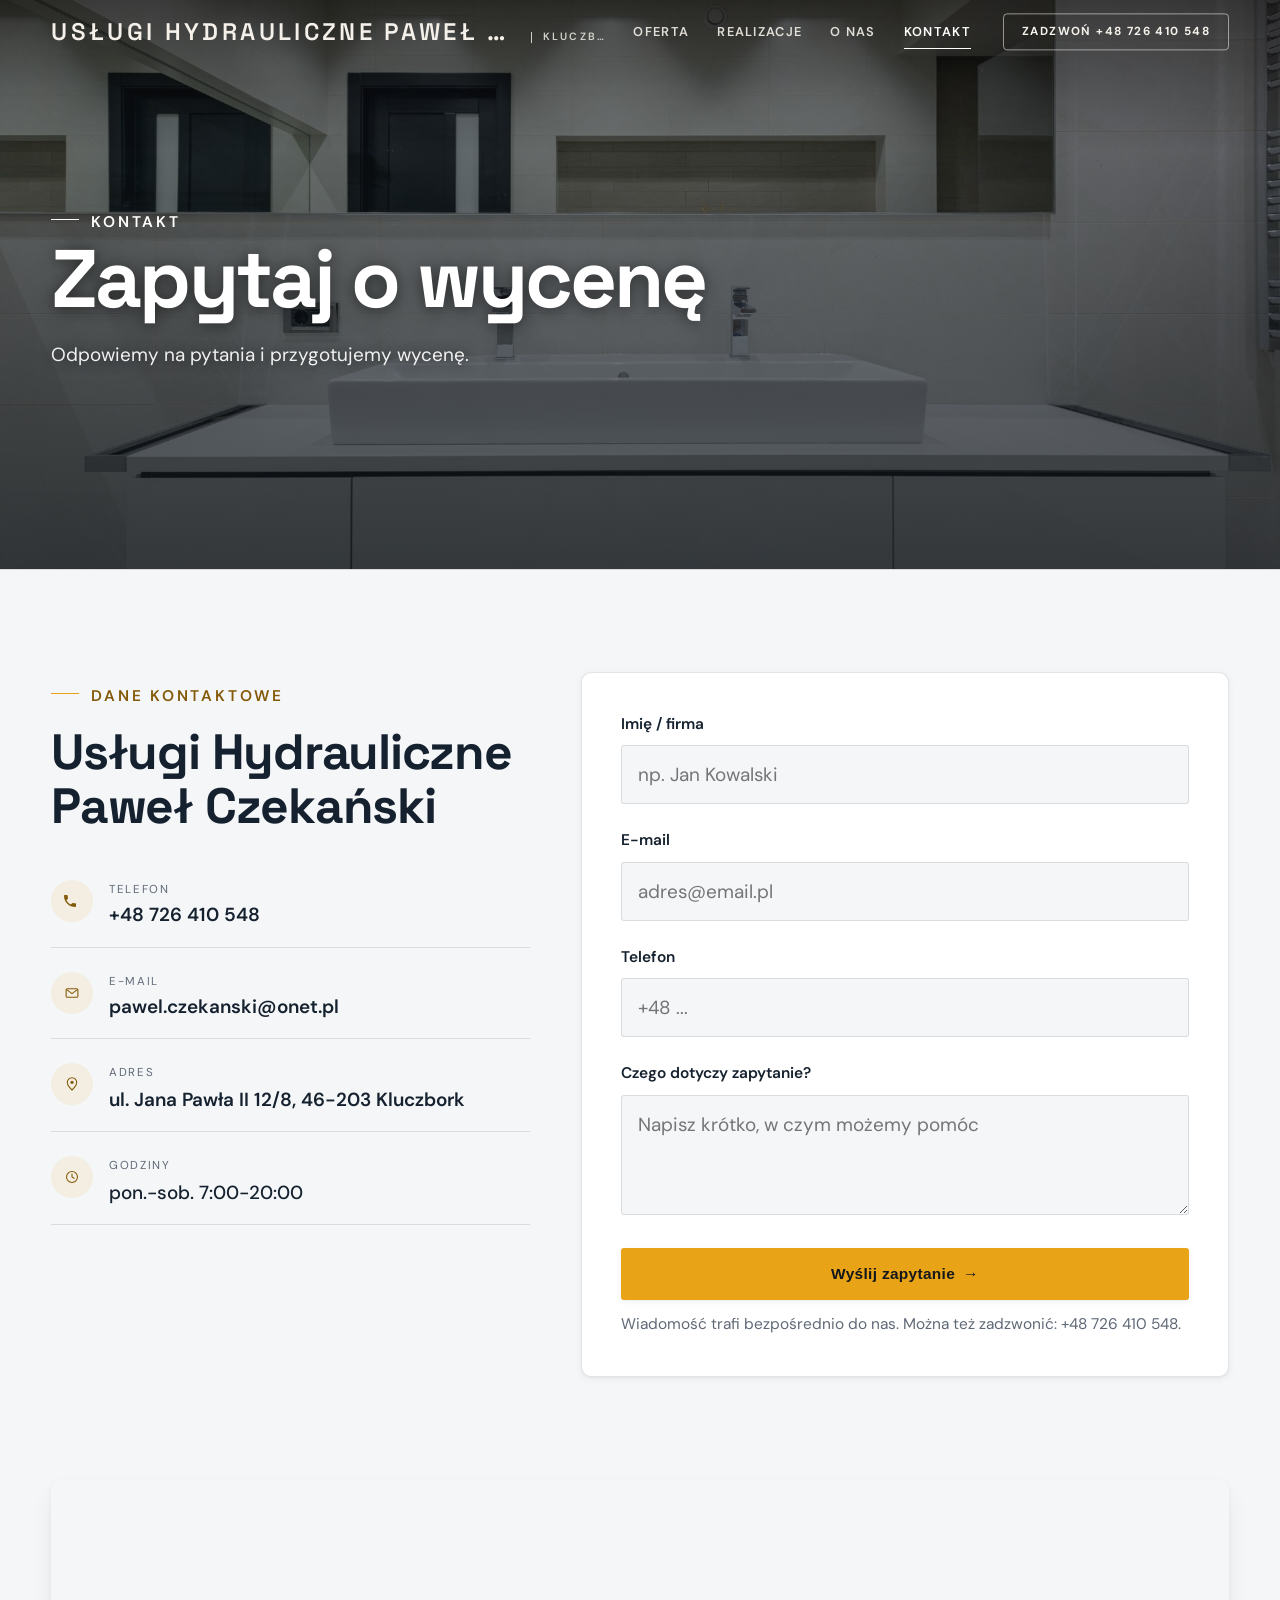
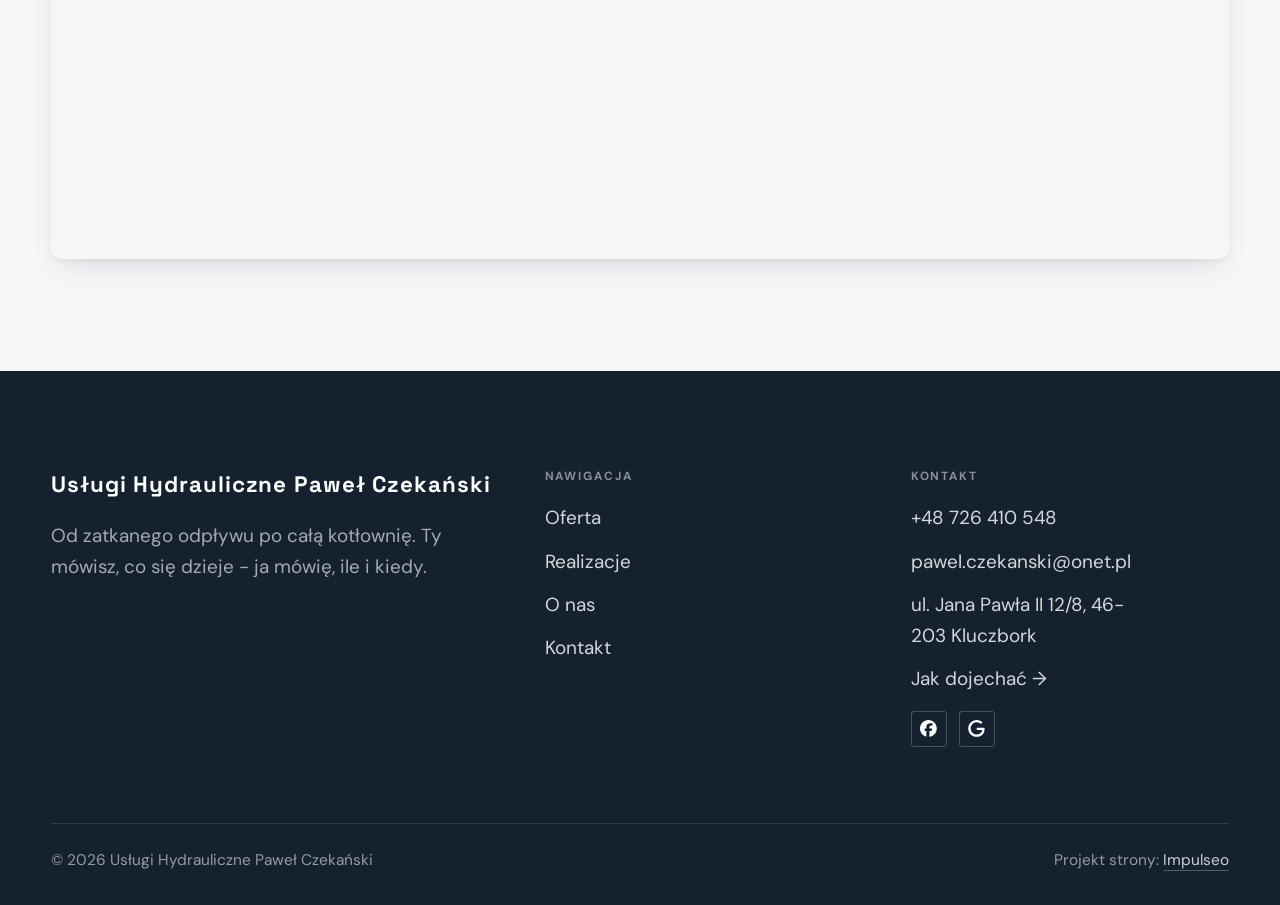
==== kontakt.html @ ca92cd33 "Demo: Usługi Hydrauliczne Paweł Czekański - Kluczbork" ====
<!DOCTYPE html>
<html lang="pl">
<head>
<meta charset="UTF-8">
<meta name="viewport" content="width=device-width, initial-scale=1.0">
<title>Kontakt - Usługi Hydrauliczne Paweł Czekański</title>
<meta name="description" content="Kontakt Usługi Hydrauliczne Paweł Czekański - ul. Jana Pawła II 12/8, 46-203 Kluczbork">
<link rel="canonical" href="https://kris20032.github.io/hydraulik-czekanski-kluczbork/kontakt.html">
<meta name="robots" content="noindex, nofollow">
<meta property="og:type" content="website">
<meta property="og:locale" content="pl_PL">
<meta property="og:site_name" content="Usługi Hydrauliczne Paweł Czekański">
<meta property="og:title" content="Kontakt - Usługi Hydrauliczne Paweł Czekański">
<meta property="og:description" content="Kontakt Usługi Hydrauliczne Paweł Czekański - ul. Jana Pawła II 12/8, 46-203 Kluczbork">
<meta property="og:url" content="https://kris20032.github.io/hydraulik-czekanski-kluczbork/kontakt.html">
<meta property="og:image" content="https://kris20032.github.io/hydraulik-czekanski-kluczbork/img/og.jpg">
<meta property="og:image:width" content="1200">
<meta property="og:image:height" content="630">
<meta name="twitter:card" content="summary_large_image">
<link rel="preconnect" href="https://fonts.googleapis.com">
<link rel="preconnect" href="https://fonts.gstatic.com" crossorigin>
<link href="https://fonts.googleapis.com/css2?family=Space+Grotesk:wght@500;600;700&family=DM+Sans:opsz,wght@9..40,400;9..40,500;9..40,600&display=swap" rel="stylesheet">
<link rel="stylesheet" href="assets/styles.css?v=4c4120d7">
</head>
<body>

<header class="nav">
  <div class="wrap nav-inner">
    <a class="brand" href="index.html"><span class="name">Usługi Hydrauliczne Paweł Czekański</span><span class="sub">Kluczbork</span></a>
    <nav class="nav-links">
      <a href="oferta.html">Oferta</a>
      <a href="realizacje.html">Realizacje</a>
      <a href="o-nas.html">O nas</a>
      <a href="kontakt.html" class="active" aria-current="page">Kontakt</a>
      <a href="tel:+48726410548" class="btn btn-accent">Zadzwoń +48 726 410 548</a>
    </nav>
    <button class="nav-toggle" aria-label="Menu"><span></span><span></span><span></span></button>
  </div>
</header>

<main>
<section class="pagehead">
  <img src="img/head-kontakt.jpg" alt="Usługi Hydrauliczne Paweł Czekański - Zapytaj o wycenę" width="1600" height="2133" decoding="async">
  <div class="wrap">
    <span class="eyebrow">Kontakt</span>
    <h1>Zapytaj o wycenę</h1>
    <p>Odpowiemy na pytania i przygotujemy wycenę.</p>
  </div>
</section>
<section>
  <div class="wrap contact-grid">
    <div class="reveal">
      <span class="eyebrow">Dane kontaktowe</span>
      <h2 style="margin:var(--space-4) 0 var(--space-6)">Usługi Hydrauliczne Paweł Czekański</h2>
      <div class="info-list">
        <div class="info-row"><div class="ic"><svg class="ico-tel" width="16" height="16" viewBox="0 0 24 24" fill="none" aria-hidden="true"><path d="M6.6 10.8a15.5 15.5 0 0 0 6.6 6.6l2.2-2.2a1 1 0 0 1 1-.24 11.4 11.4 0 0 0 3.6.58 1 1 0 0 1 1 1V20a1 1 0 0 1-1 1A17 17 0 0 1 3 4a1 1 0 0 1 1-1h3.5a1 1 0 0 1 1 1c0 1.25.2 2.46.58 3.6a1 1 0 0 1-.25 1l-2.23 2.2Z" fill="currentColor"/></svg></div><div><div class="lbl">Telefon</div><a class="val" href="tel:+48726410548">+48 726 410 548</a></div></div>
        <div class="info-row"><div class="ic"><svg class="ico-mail" width="16" height="16" viewBox="0 0 24 24" fill="none" aria-hidden="true"><rect x="3.2" y="5.5" width="17.6" height="13" rx="1.6" stroke="currentColor" stroke-width="1.6"/><path d="M4 7l8 6 8-6" stroke="currentColor" stroke-width="1.6" stroke-linecap="round" stroke-linejoin="round"/></svg></div><div><div class="lbl">E-mail</div><a class="val" href="mailto:pawel.czekanski@onet.pl">pawel.czekanski@onet.pl</a></div></div>
        <div class="info-row"><div class="ic"><svg class="ico-pin" width="16" height="16" viewBox="0 0 24 24" fill="none" aria-hidden="true"><path d="M12 21s7-6.1 7-11.5A7 7 0 0 0 5 9.5C5 14.9 12 21 12 21Z" stroke="currentColor" stroke-width="1.6" fill="none"/><circle cx="12" cy="9.5" r="2.4" fill="currentColor"/></svg></div><div><div class="lbl">Adres</div><div class="val">ul. Jana Pawła II 12/8, 46-203 Kluczbork</div></div></div>
        <div class="info-row"><div class="ic"><svg class="ico-clock" width="16" height="16" viewBox="0 0 24 24" fill="none" aria-hidden="true"><circle cx="12" cy="12" r="8.2" stroke="currentColor" stroke-width="1.6"/><path d="M12 7.5V12l3.2 1.9" stroke="currentColor" stroke-width="1.6" stroke-linecap="round"/></svg></div><div><div class="lbl">Godziny</div><div class="val" style="font-weight:500">pon.-sob. 7:00-20:00</div></div></div>
      </div>
    </div>
    <div class="reveal">
      <form class="form" action="https://formsubmit.co/pawel.czekanski@onet.pl" method="POST">
        <input type="hidden" name="_subject" value="Zapytanie ze strony Usługi Hydrauliczne Paweł Czekański">
        <input type="hidden" name="_captcha" value="false">
        <input type="hidden" name="_template" value="table">
        <div class="fld"><label for="name">Imię / firma</label><input id="name" name="name" type="text" placeholder="np. Jan Kowalski" required></div>
        <div class="fld"><label for="email">E-mail</label><input id="email" name="email" type="email" placeholder="adres@email.pl" required></div>
        <div class="fld"><label for="phone">Telefon</label><input id="phone" name="phone" type="tel" placeholder="+48 ..."></div>
        <div class="fld"><label for="msg">Czego dotyczy zapytanie?</label><textarea id="msg" name="message" placeholder="Napisz krótko, w czym możemy pomóc" required></textarea></div>
        <button type="submit" class="btn btn-accent" style="width:100%;justify-content:center">Wyślij zapytanie <span class="arr">→</span></button>
        <p class="note">Wiadomość trafi bezpośrednio do nas. Można też zadzwonić: +48 726 410 548.</p>
      </form>
    </div>
  </div>
</section>
<section style="padding-top:0">
  <div class="wrap reveal">
    <iframe class="map" title="Usługi Hydrauliczne Paweł Czekański - Kluczbork" src="https://maps.google.com/maps?q=50.9815787%2C18.2121525&z=15&output=embed" loading="lazy" referrerpolicy="no-referrer-when-downgrade"></iframe>
  </div>
</section>
</main>

<footer>
  <div class="wrap">
    <div class="foot-grid">
      <div class="foot-brand">
        <div class="name">Usługi Hydrauliczne Paweł Czekański</div>
        <p>Od zatkanego odpływu po całą kotłownię. Ty mówisz, co się dzieje - ja mówię, ile i kiedy.</p>
      </div>
      <div class="foot-col">
        <h4>Nawigacja</h4>
        <a href="oferta.html">Oferta</a>
        <a href="realizacje.html">Realizacje</a>
        <a href="o-nas.html">O nas</a>
        <a href="kontakt.html">Kontakt</a>
      </div>
      <div class="foot-col">
        <h4>Kontakt</h4>
        <a href="tel:+48726410548">+48 726 410 548</a>
        <a href="mailto:pawel.czekanski@onet.pl">pawel.czekanski@onet.pl</a>
        <p>ul. Jana Pawła II 12/8, 46-203 Kluczbork</p>
        <a href="https://maps.google.com/?cid=4018137555859784734" target="_blank" rel="noopener">Jak dojechać →</a>
      <div class="foot-soc">
        <a class="soc" href="https://www.facebook.com/61575415926028/" target="_blank" rel="noopener" aria-label="Facebook - Usługi Hydrauliczne Paweł Czekański"><svg viewBox="0 0 24 24" aria-hidden="true" focusable="false"><path d="M9.101 23.691v-7.98H6.627v-3.667h2.474v-1.58c0-4.085 1.848-5.978 5.858-5.978.401 0 .955.042 1.468.103a8.68 8.68 0 0 1 1.141.195v3.325a8.623 8.623 0 0 0-.653-.036 26.805 26.805 0 0 0-.733-.009c-.707 0-1.259.096-1.675.309a1.686 1.686 0 0 0-.679.622c-.258.42-.374.995-.374 1.752v1.297h3.919l-.386 2.103-.287 1.564h-3.246v8.245C19.396 23.238 24 18.179 24 12.044c0-6.627-5.373-12-12-12s-12 5.373-12 12c0 5.628 3.874 10.35 9.101 11.647Z" fill="currentColor"/></svg></a>
        <a class="soc" href="https://maps.google.com/?cid=4018137555859784734" target="_blank" rel="noopener" aria-label="Google - Usługi Hydrauliczne Paweł Czekański"><svg viewBox="0 0 24 24" aria-hidden="true" focusable="false"><path d="M12.48 10.92v3.28h7.84c-.24 1.84-.853 3.187-1.787 4.133-1.147 1.147-2.933 2.4-6.053 2.4-4.827 0-8.6-3.893-8.6-8.72s3.773-8.72 8.6-8.72c2.6 0 4.507 1.027 5.907 2.347l2.307-2.307C18.747 1.44 16.133 0 12.48 0 5.867 0 .307 5.387.307 12s5.56 12 12.173 12c3.573 0 6.267-1.173 8.373-3.36 2.16-2.16 2.84-5.213 2.84-7.667 0-.76-.053-1.467-.173-2.053H12.48z" fill="currentColor"/></svg></a>
      </div>
      </div>
    </div>
    <div class="foot-bot">
      <span>© 2026 Usługi Hydrauliczne Paweł Czekański</span>
      <span>Projekt strony: <a class="foot-credit" href="https://impulseo.pl" target="_blank" rel="noopener">Impulseo</a></span>
    </div>
  </div>
</footer>
<div class="sticky-call"><a class="sc-call" href="tel:+48726410548"><svg class="ico-tel" width="16" height="16" viewBox="0 0 24 24" fill="none" aria-hidden="true"><path d="M6.6 10.8a15.5 15.5 0 0 0 6.6 6.6l2.2-2.2a1 1 0 0 1 1-.24 11.4 11.4 0 0 0 3.6.58 1 1 0 0 1 1 1V20a1 1 0 0 1-1 1A17 17 0 0 1 3 4a1 1 0 0 1 1-1h3.5a1 1 0 0 1 1 1c0 1.25.2 2.46.58 3.6a1 1 0 0 1-.25 1l-2.23 2.2Z" fill="currentColor"/></svg> Zadzwoń</a><a class="sc-quote" href="kontakt.html">Bezpłatna wycena</a></div>
<div class="demo-wazne" data-do="2026-08-19" data-cykl="3" hidden><svg class="dw-ico" width="13" height="13" viewBox="0 0 24 24" fill="none" aria-hidden="true"><circle cx="12" cy="12" r="8.6" stroke="currentColor" stroke-width="1.8"/><path d="M12 7.2V12l3.3 2" stroke="currentColor" stroke-width="1.8" stroke-linecap="round"/></svg><span class="dw-txt"></span></div>

<script src="assets/main.js"></script>
</body>
</html>
---- assets/styles.css ----
/* ============================================================
   STOLBASZ — premium, architektoniczny B2B fit-out
   Jasna paleta, zero brązu. System wg premium-web-craft.
   Projekt strony: Impulseo (impulseo.pl)
   ============================================================ */

:root{
  /* PALETA — jasna, architektoniczna, chłodna */
  --paper:#F4F6F8;          /* główne tło */
  --paper-2:#E7EBEF;        /* sekcje alternatywne (chłodny jasny szary) */
  --paper-3:#E7EBEF;        /* delikatne wypełnienia */
  --ink:#15212E;            /* tekst główny — chłodny grafit */
  --ink-soft:#243443;       /* nagłówki drugorzędne */
  --muted:#6B7785;          /* tekst poboczny */
  --line:rgba(21,33,46,.12);/* hairline */
  --accent:#E8A317;         /* stonowany petrol-slate — jedyny akcent */
  --accent-d:#C9870C;
  --accent-soft:rgba(232,163,23,.10);
  --dark:#15212E;           /* sekcje ciemne (stopka/CTA) */

  /* HOVER ZDJĘĆ — JEDEN standard dla całego silnika (decyzja K. 04.08.2026, artefakt z wariantami).
     AKTUALNE (K.+Szymon 09.08.2026, wybór z artefaktu 6 wariantów): zoom 1.05 przy 1.4s -
     przy tak długim czasie mocniejszy kadr NIE skacze, tylko „oddycha". Poprzedni standard
     (1.02 / .55s z 04.08) odbierany jako dynamiczny i szybki.
     Spoczynek lekko przygaszony, ale TYLKO tam, gdzie jest mysz (@media hover:hover) —
     na telefonie zdjęcia zostają w pełnej jasności. */
  --img-zoom:1.05;                   /* K.+Szymon 09.08: wariant F z artefaktu porównawczego */
  --img-rest:brightness(.95) saturate(.99);
  --img-hot:brightness(1.06) saturate(1.05);
  --img-dur:1.4s;                    /* K.+Szymon 09.08 (wariant F): powoli = elegancko */
  --img-ease:cubic-bezier(.16,.84,.44,1);  /* miękki ogon, efekt „oddychania" */

  /* ODSTĘPY — skala 4/8 */
  --space-1:4px; --space-2:8px; --space-3:12px; --space-4:16px; --space-5:24px;
  --space-6:32px; --space-7:48px; --space-8:64px; --space-9:96px; --space-10:128px;

  /* TYPOGRAFIA — fluid clamp() (skala podbita 16.07.2026: większe, czytelniejsze litery — uwaga Adama) */
  --text-sm:clamp(.9rem,.87rem + .12vw,1rem);
  --text-base:clamp(1.08rem,1.04rem + .18vw,1.2rem);
  --text-lg:clamp(1.24rem,1.15rem + .34vw,1.44rem);
  --text-h3:clamp(1.34rem,1.22rem + .55vw,1.66rem);
  --text-h2:clamp(2.1rem,1.66rem + 2.1vw,3.1rem);
  --text-h1:clamp(2.9rem,2.1rem + 4vw,5.1rem);

  /* PROMIENIE — architektoniczne, raczej ostre */
  --r-sm:3px; --r-md:6px; --r-lg:10px;

  /* RUCH */
  --ease:cubic-bezier(.25,.46,.45,.94); --dur:.24s;

  /* CIENIE — miękkie, warstwowe */
  --sh-sm:0 1px 2px rgba(16,24,32,.04), 0 2px 8px rgba(16,24,32,.05);
  --sh-md:0 2px 6px rgba(16,24,32,.05), 0 12px 28px -8px rgba(16,24,32,.12);
  --sh-lg:0 6px 14px rgba(16,24,32,.07), 0 26px 56px -18px rgba(16,24,32,.22);

  --hairline:1px solid var(--line);

  --font-display:'Space Grotesk','Inter',sans-serif;
  --font-body:'DM Sans','Inter',sans-serif;
}

*{box-sizing:border-box;margin:0;padding:0}
html{scroll-behavior:smooth}
body{
  font-family:var(--font-body);
  font-size:var(--text-base);
  line-height:1.65;
  color:var(--ink);
  background:var(--paper);
  -webkit-font-smoothing:antialiased;
  text-rendering:optimizeLegibility;
}
img{max-width:100%;height:auto;display:block}  /* height:auto = width/height z atrybutów trzyma proporcje (TOP#12) */
a{color:inherit;text-decoration:none}

.wrap{width:min(92%,1180px);margin-inline:auto}
section{padding-block:clamp(52px,6.5vw,96px)}

h1,h2,h3{font-family:var(--font-display);font-weight:700;line-height:1.08;letter-spacing:-.02em;color:var(--ink)}
h1{font-size:var(--text-h1);letter-spacing:-.035em}
h2{font-size:var(--text-h2);letter-spacing:-.025em}
h3{font-size:var(--text-h3)}
/* MIARA — długość wiersza. WCAG 2.2 SC 1.4.8: max 80 znaków; Butterick: 45–90.
   68ch daje realnie 72–78 znaków polskiego tekstu, czyli z zapasem pod granicą.
   Wcześniej limit miał TYLKO <p> — <li>, <blockquote> i <dd> nie miały żadnego,
   i to jedyny powód, dla którego 23 bloki na dwóch oddanych stronach jadą po
   83–106 znaków w wierszu (pomiar 07.08.2026, bramka `miara`).
   ⚠️ Listy i definicje ograniczamy TYLKO bez klasy: `ul`/`ol` z klasą to u nas
   układ (siatki kafli, menu), a nie tekst ciągły — tam miarę wyznacza układ. */
/* 60ch, nie 68ch (K. 10.08): po zmianie fontów na węższe kroje (DM Sans i spółka)
   w 68ch mieściło się ~90 znaków - bramka pikselowa słusznie zgłaszała przekroczenie
   granicy 80. Pomiar na żywej przeglądarce: 60ch = 90 znaków, 53ch = ~78 znaków, czyli normę WCAG 1.4.8. */
:root{ --miara:53ch }
p{max-width:min(100%,var(--miara))}
blockquote,
ul:not([class])>li, ol:not([class])>li,
dl:not([class])>dd{max-width:min(100%,var(--miara))}

/* ⚠️ Świadomie BEZ wyjątku `.tile p,.card p,.svc p{max-width:none}`, choć nasuwa się sam:
   te akapity BYŁY już ograniczone (stare `p{max-width:65ch}`), więc „wyjątek" nie odblokowałby
   niczego nowego — tylko ROZLUŹNIŁ stan sprzed zmiany na wszystkich demach naraz.
   `figcaption` żadna z reguł wyżej nie dotyczy, więc też nie potrzebuje zwolnienia. */

/* ŁAMANIE. `balance` wyrównuje długości wierszy w nagłówku, `pretty` pilnuje ostatniego
   wiersza akapitu, żeby nie został w nim jeden wyraz. Obsługiwane od Chrome 117 /
   Safari 17.5; starsze przeglądarki po prostu ignorują tę własność.
   `text-wrap:pretty` nie występowało dotąd ANI RAZ w silniku ani w repo klientów. */
h1,h2,h3,.lead,.lede{text-wrap:balance}
p,li,blockquote,dd{text-wrap:pretty}

.eyebrow{
  font-family:var(--font-body);
  font-size:var(--text-sm);
  font-weight:600;
  letter-spacing:.18em;
  text-transform:uppercase;
  color:var(--accent);
  display:inline-flex;align-items:center;gap:var(--space-3);
}
/* flex:none + margin-top = kreska trzyma się PIERWSZEJ linii. Wcześniej align-items:center
   centrowało ją względem całego bloku i przy zawinięciu (długi kicker typu
   „…WNĘTRZ · LESZNO · OD 2019") druga linia lądowała z brzydkim wcięciem. */
.eyebrow{align-items:flex-start}
.eyebrow>*,.eyebrow{text-wrap:balance}   /* dlugi kicker lamal sie na sierote typu samo „2019" w drugiej linii */
.eyebrow::before{content:"";width:28px;height:1px;background:var(--accent);display:inline-block;flex:none;margin-top:.62em}

.muted{color:var(--muted)}
.lead{font-size:var(--text-lg);line-height:1.55;color:var(--ink-soft);max-width:50ch}

/* ---------- BUTTONS ---------- */
.btn{
  display:inline-flex;align-items:center;gap:var(--space-2);
  font-weight:600;font-size:var(--text-sm);letter-spacing:.02em;
  padding:var(--space-4) var(--space-6);
  border-radius:var(--r-sm);
  transition:transform var(--dur) var(--ease),box-shadow var(--dur) var(--ease),background var(--dur) var(--ease);
  cursor:pointer;border:1px solid transparent;
}
.btn-accent{background:var(--accent);color:#fff;box-shadow:var(--sh-sm)}
.btn-accent:hover{background:var(--accent-d);transform:translateY(-2px);box-shadow:var(--sh-md)}
.btn-accent:active{transform:translateY(0);box-shadow:var(--sh-sm)}
.btn-ghost{background:transparent;color:var(--ink);border-color:var(--line)}
.btn-ghost:hover{border-color:var(--accent);color:var(--accent);transform:translateY(-2px)}
.btn-light{background:#fff;color:var(--ink);box-shadow:var(--sh-sm)}
.btn-light:hover{transform:translateY(-2px);box-shadow:var(--sh-md)}
.btn .arr{transition:transform var(--dur) var(--ease)}
.btn:hover .arr{transform:translateX(4px)}

/* ---------- NAV ---------- */
.nav{
  position:sticky;top:0;z-index:50;
  background:color-mix(in srgb,var(--paper) 88%,transparent);
  backdrop-filter:saturate(140%) blur(10px);
  border-bottom:var(--hairline);
}
.nav-inner{display:flex;align-items:center;justify-content:space-between;gap:var(--space-5);height:72px}
/* ANTY-NACHODZENIE (K. 05.08.2026): długa nazwa firmy + przycisk z pełnym numerem nie mieściły się w pasku
   i flex ściskał linki PONIŻEJ ich treści - "Kontakt" wchodził na ramkę "Zadzwoń +48 ...". Teraz ustępuje
   nazwa marki (skrót wielokropkiem), a menu i przycisk nigdy się nie kurczą ani nie zachodzą na siebie. */
.brand{display:flex;flex-direction:column;line-height:1;min-width:0;flex:0 1 auto}
.brand .name{font-family:var(--font-display);font-weight:800;font-size:1.35rem;letter-spacing:.04em;white-space:nowrap;overflow:hidden;text-overflow:ellipsis}
.brand .sub{font-size:.62rem;letter-spacing:.34em;text-transform:uppercase;color:var(--muted);margin-top:5px;white-space:nowrap;overflow:hidden;text-overflow:ellipsis}
.nav-links{display:flex;align-items:center;gap:var(--space-6);flex:0 0 auto}
.nav-links a{font-size:var(--text-sm);font-weight:500;color:var(--ink-soft);position:relative;padding-block:4px;white-space:nowrap;transition:color var(--dur) var(--ease)}
.nav-links a::after{content:"";position:absolute;left:0;bottom:0;width:0;height:1.5px;background:var(--accent);transition:width var(--dur) var(--ease)}
.nav-links a:hover,.nav-links a.active{color:var(--ink)}
.nav-links a:hover::after,.nav-links a.active::after{width:100%}
.nav-links .btn{padding:var(--space-2) var(--space-5)}
/* przyciski w nav: właściwy kolor (przebij .nav-links a) + bez podkreślenia */
.nav-links a.btn-accent{color:#fff}
.nav-links a.btn-ghost,.nav-links a.btn-light{color:var(--ink)}
.nav-links a.btn::after{display:none}
.nav-toggle{display:none;background:none;border:none;cursor:pointer;flex-direction:column;gap:5px;padding:8px}
.nav-toggle span{width:24px;height:2px;background:var(--ink);transition:var(--dur)}
/* Ciasny zakres MIĘDZY menu mobilnym a pełnym pulpitem: zbijamy odstępy i nazwę marki,
   żeby wszystko zmieściło się naturalnie, zanim w ogóle dojdzie do skracania wielokropkiem. */
@media(max-width:1280px) and (min-width:921px){
  .nav-links{gap:var(--space-4)}
  .nav-links .btn{padding:var(--space-2) var(--space-4)}
  .brand .name{font-size:1.15rem}
}

/* ---------- HERO (split) ---------- */
.hero{position:relative;overflow:hidden;border-bottom:var(--hairline)}
.hero-grid{display:grid;grid-template-columns:1.05fr .95fr;gap:clamp(24px,4vw,60px);align-items:center;
  padding-block:clamp(36px,4.5vw,64px)}
.hero-copy .eyebrow{margin-bottom:var(--space-5)}
.hero-copy h1{margin-bottom:var(--space-5)}
.hero-copy .lead{margin-bottom:var(--space-7)}
.hero-actions{display:flex;flex-wrap:wrap;gap:var(--space-4)}
.hero-art{position:relative;aspect-ratio:4/3;border-radius:var(--r-lg);overflow:hidden;box-shadow:var(--sh-lg)}
.hero-art img{width:100%;height:100%;object-fit:cover}
.hero-art::after{content:"";position:absolute;inset:0;background:linear-gradient(180deg,transparent 55%,rgba(18,24,28,.28))}
.hero-badge{position:absolute;left:var(--space-5);bottom:var(--space-5);z-index:2;
  background:rgba(252,252,251,.94);backdrop-filter:blur(4px);
  border-radius:var(--r-md);padding:var(--space-4) var(--space-5);box-shadow:var(--sh-md);max-width:78%}
.hero-badge strong{display:block;font-family:var(--font-display);font-size:1rem;letter-spacing:-.01em}
.hero-badge span{font-size:var(--text-sm);color:var(--muted)}

/* ---------- HERO duży / kinowy (strona główna) ---------- */
.hero-cine{position:relative;min-height:clamp(560px,82vh,840px);min-height:clamp(560px,82svh,840px);display:flex;align-items:center;overflow:hidden;border-bottom:var(--hairline)}
.hero-cine>img{position:absolute;inset:0;width:100%;height:100%;object-fit:cover;z-index:0}
.hero-cine::after{content:"";position:absolute;inset:0;z-index:1;
  background:linear-gradient(95deg,rgba(13,18,23,.86) 0%,rgba(13,18,23,.64) 32%,rgba(13,18,23,.24) 62%,rgba(13,18,23,.04) 100%)}
.hero-cine .wrap{position:relative;z-index:2;padding-block:var(--space-8)}
.hero-cine .hero-copy{max-width:660px}
.hero-cine .eyebrow{color:#fff;margin-bottom:var(--space-5)}
.hero-cine .eyebrow::before{background:#fff}
.hero-cine h1{color:#fff;margin-bottom:var(--space-5);font-size:clamp(2.9rem,2rem + 4.4vw,5.2rem);text-wrap:balance}
.hero-cine .lead{color:rgba(255,255,255,.92);max-width:48ch;margin-bottom:var(--space-7)}
.hero-cine .hero-actions{display:flex;flex-wrap:wrap;gap:var(--space-4)}
/* NISKIE OKNO (laptop z dokiem i paskami przeglądarki ma ~700-780 px wysokości widoku):
   H1 do 5.2rem + długi lead nie mieściły się i przyciski wypadały POD krawędź ekranu -
   klient widział stronę bez ani jednego CTA. Skalujemy w dół, zamiast przycinać treść. */
@media(min-width:821px) and (max-height:820px){
  .hero-cine{min-height:clamp(520px,94svh,780px)}
  .hero-cine .wrap{padding-block:var(--space-6)}
  .hero-cine h1{font-size:clamp(2.2rem,1.5rem + 2.6vw,3.6rem);margin-bottom:var(--space-4)}
  .hero-cine .eyebrow{margin-bottom:var(--space-4)}
  .hero-cine .lead{margin-bottom:var(--space-5);max-width:44ch}
}
@media(max-width:680px){
  .hero-cine{min-height:clamp(520px,76vh,640px);min-height:clamp(520px,76svh,640px);align-items:flex-end}
  .hero-cine::after{background:linear-gradient(0deg,rgba(13,18,23,.9) 6%,rgba(13,18,23,.45) 55%,rgba(13,18,23,.25) 100%)}
  .hero-cine .wrap{padding-bottom:var(--space-9)}
  /* TELEFON (~90% oglądających): lead potrafił zająć 8 linii i zepchnąć CTA poza pierwszy ekran.
     Zwężamy interlinię i skalę - treści nie ucinamy, bo to ona sprzedaje. */
  .hero-cine .lead{font-size:.98rem;line-height:1.5;margin-bottom:var(--space-5)}
  .hero-cine .eyebrow{font-size:.72rem;letter-spacing:.13em;margin-bottom:var(--space-4)}
  .hero-cine .eyebrow::before{width:20px}
  .hero-cine h1{margin-bottom:var(--space-4)}
}

/* full-bleed hero variant (podstrony) */
.pagehead{position:relative;min-height:46vh;min-height:46svh;display:flex;align-items:flex-end;overflow:hidden;border-bottom:var(--hairline)}
.pagehead img{position:absolute;inset:0;width:100%;height:100%;object-fit:cover}
/* 10.08.2026 (decyzja K.): mocniejsze przyciemnienie + cień pod tekstem. Bramka mierzyła na
   nagłówkach podstron 3,38-3,43:1 przy wymaganych 4,5 — jasne zdjęcie (hala, śnieg, niebo)
   podchodziło pod biały tekst. Zdjęcia klientów są różne, więc kontrast musi dawać WARSTWA,
   a nie szczęśliwy dobór kadru. */
.pagehead::after{content:"";position:absolute;inset:0;background:linear-gradient(180deg,rgba(18,24,28,.40),rgba(18,24,28,.76))}
.pagehead .wrap{position:relative;z-index:2;padding-block:var(--space-9);color:#fff}
.pagehead h1{color:#fff;max-width:18ch;text-shadow:0 2px 16px rgba(0,0,0,.55)}
.pagehead .eyebrow{color:#fff}
.pagehead .eyebrow::before{background:#fff}
.pagehead p{color:rgba(255,255,255,.92);margin-top:var(--space-4);max-width:54ch;text-shadow:0 1px 12px rgba(0,0,0,.5)}

/* ---------- STRIP (pasek skrótów / liczby) ---------- */
.strip{background:var(--dark);color:#fff}
/* PASEK HASEŁ — standard 04.08.2026 (decyzja K.): 5 haseł w JEDNYM rzędzie, tekst WYŚRODKOWANY,
   węższe marginesy boczne niż reszta strony (pasek ma iść szerzej), równe wysokości kolumn. */
.strip .wrap{width:min(96%,1440px);display:grid;grid-template-columns:repeat(5,1fr);
  gap:var(--space-5);padding-block:var(--space-7);align-items:stretch}
.strip .item .k{font-family:var(--font-display);font-size:clamp(1.05rem,.82rem + .85vw,1.55rem);
  font-weight:800;letter-spacing:-.02em;color:#fff;line-height:1.18;text-wrap:balance}
.strip .item .v{font-size:var(--text-sm);color:rgba(255,255,255,.66);margin-top:var(--space-2);line-height:1.4}
.strip .item{border-left:2px solid var(--accent);padding-inline:var(--space-4);
  text-align:center;display:flex;flex-direction:column;justify-content:center}
/* liczba kolumn = liczba haseł, żeby ostatnie nie zostawało samo w drugim rzędzie.
   Klasę n-N nadaje multipage.py; domyślnie (bez klasy) pasek jest 5-kolumnowy. */
.strip.n-2 .wrap{grid-template-columns:repeat(2,1fr)}
.strip.n-3 .wrap{grid-template-columns:repeat(3,1fr)}
.strip.n-4 .wrap{grid-template-columns:repeat(4,1fr);gap:var(--space-6)}
.strip.n-4 .item .k{font-size:clamp(1.3rem,1rem + 1.1vw,2rem)}
.strip.n-6 .wrap{grid-template-columns:repeat(6,1fr);gap:var(--space-4)}
.strip.n-6 .item .k{font-size:clamp(.98rem,.8rem + .7vw,1.35rem)}
/* równe łamanie: zamiast "długa linia + jedno słowo" obie linie zbliżonej długości */
.strip .item .k{text-wrap:balance}

/* ---------- SECTION HEAD ---------- */
.head{max-width:48rem;margin-bottom:var(--space-8)}
.head.center{margin-inline:auto;text-align:center}
.head .eyebrow{margin-bottom:var(--space-4)}
.head h2{margin-bottom:var(--space-4)}
.head p{color:var(--muted);font-size:var(--text-lg);line-height:1.55}
.head.center p{margin-inline:auto}

/* ---------- INTRO SPLIT ---------- */
.split{display:grid;grid-template-columns:.92fr 1.08fr;gap:clamp(28px,5vw,80px);align-items:center}
.split.rev{grid-template-columns:1.08fr .92fr}
.split.rev .split-art{order:-1}
.split-art{position:relative;aspect-ratio:5/4;border-radius:var(--r-lg);overflow:hidden;box-shadow:var(--sh-lg)}
.split-art img{width:100%;height:100%;object-fit:cover}
.split-copy h2{margin-bottom:var(--space-5)}
.split-copy p+p{margin-top:var(--space-4)}
.split-copy .btn{margin-top:var(--space-6)}

/* ---------- SERVICES (zakres) ---------- */
.svc-grid{display:grid;grid-template-columns:repeat(auto-fit,minmax(280px,1fr));gap:var(--space-5)}
.svc{background:#fff;border:var(--hairline);border-radius:var(--r-md);padding:var(--space-7) var(--space-6);
  transition:transform var(--dur) var(--ease),box-shadow var(--dur) var(--ease),border-color var(--dur) var(--ease);
  position:relative;overflow:hidden}
.svc::before{content:"";position:absolute;left:0;top:0;width:3px;height:0;background:var(--accent);transition:height var(--dur) var(--ease)}
.svc:hover{transform:translateY(-4px);box-shadow:var(--sh-md);border-color:transparent}
.svc:hover::before{height:100%}
.svc .ic{font-family:var(--font-display);font-size:.8rem;font-weight:700;letter-spacing:.12em;color:var(--accent);margin-bottom:var(--space-4)}
.svc h3{margin-bottom:var(--space-3);font-size:1.22rem}
.svc p{color:var(--muted);font-size:var(--text-base);line-height:1.6}

/* big detailed service rows */
.svc-row{display:grid;grid-template-columns:.8fr 1.2fr;gap:clamp(20px,4vw,60px);align-items:center;padding-block:var(--space-8)}
.svc-row+.svc-row{border-top:var(--hairline)}
.svc-row.rev{grid-template-columns:1.2fr .8fr}
/* Naprzemienny układ wierszy oferty: co drugi wiersz ma zdjęcie po PRAWEJ.
   Było `order:-1` — martwy kod, bo zdjęcie i tak jest pierwszym dzieckiem w HTML,
   więc wszystkie wiersze wyglądały identycznie (zdjęcie zawsze z lewej), a `rev`
   zmieniało tylko szerokość kolumn. Znalezione 29.07.2026 przy różnicowaniu kierunków
   animacji (pomiar pozycji: art.mid 390/502 przy row.mid 756 — zawsze lewa strona). */
.svc-row.rev .svc-row-art{order:2}
.svc-row-art{aspect-ratio:4/3;border-radius:var(--r-md);overflow:hidden;box-shadow:var(--sh-md)}
.svc-row-art img{width:100%;height:100%;object-fit:cover}
.svc-row h3{font-size:1.5rem;margin-bottom:var(--space-4)}
.svc-row .num{font-family:var(--font-display);font-size:.85rem;font-weight:700;letter-spacing:.14em;color:var(--accent);display:block;margin-bottom:var(--space-3)}
.svc-row ul{list-style:none;margin-top:var(--space-4);display:flex;flex-direction:column;gap:var(--space-2)}
.svc-row li{position:relative;padding-left:var(--space-5);color:var(--muted);font-size:var(--text-base)}
.svc-row li::before{content:"";position:absolute;left:0;top:.62em;width:8px;height:1px;background:var(--accent)}

/* ---------- GALLERY (realizacje) ---------- */
.gallery{display:grid;grid-template-columns:repeat(12,1fr);gap:var(--space-4);grid-auto-rows:200px}
/* GALERIA MASONRY — pionowe zdjęcia (portrety beauty/wellness) bez przycinania: kolumny, height auto */
.gallery-masonry{column-count:3;column-gap:var(--space-4)}
@media(max-width:900px){.gallery-masonry{column-count:2}}
@media(max-width:560px){.gallery-masonry{column-count:1}}
.gallery-masonry .m-tile{break-inside:avoid;margin:0 0 var(--space-4);padding:0;position:relative;overflow:hidden;border-radius:var(--r-md);border:1px solid var(--line)}
.gallery-masonry .m-tile img{width:100%;height:auto;display:block}
.gallery-masonry .m-tile .cap{position:absolute;left:0;right:0;bottom:0;padding:var(--space-4);color:#fff;background:linear-gradient(0deg,rgba(0,0,0,.55),transparent);font-size:var(--text-sm)}
.gallery-masonry .m-tile .cap small{display:block;font-weight:400;opacity:.78;letter-spacing:.04em;text-transform:uppercase;font-size:.66rem;margin-top:3px}
.tile{position:relative;overflow:hidden;border-radius:var(--r-md);box-shadow:var(--sh-sm);
  transition:transform var(--dur) var(--ease),box-shadow var(--dur) var(--ease)}
.tile img{width:100%;height:100%;object-fit:cover;
  transition:transform var(--img-dur) var(--img-ease),filter var(--img-dur) var(--img-ease)}
.tile:hover{box-shadow:var(--sh-md)}
.tile .cap{position:absolute;left:0;right:0;bottom:0;padding:var(--space-5) var(--space-4) var(--space-4);
  /* mocniejszy spad + cien pod tekstem: na JASNYCH zdjeciach klienta (biale fronty, sciany)
     slaby gradient dawal kontrast ~1.5:1 zamiast wymaganych 3.6:1 (bramka wygladu, 10.08.2026) */
  background:linear-gradient(transparent 28%,rgba(18,24,28,.58) 62%,rgba(18,24,28,.93));color:#fff;
  text-shadow:0 1px 3px rgba(0,0,0,.6);
  font-size:var(--text-sm);font-weight:600;letter-spacing:.01em;
  opacity:0;transform:translateY(8px);transition:var(--dur) var(--ease)}
.tile:hover .cap{opacity:1;transform:translateY(0)}
.tile .cap small{display:block;font-weight:400;opacity:.78;letter-spacing:.04em;text-transform:uppercase;font-size:.66rem;margin-top:3px}
/* bento spans */
.t-wide{grid-column:span 6}
.t-tall{grid-column:span 6;grid-row:span 2}
.t-std{grid-column:span 6}
.t-third{grid-column:span 4}
.t-two3{grid-column:span 8}

/* ---------- TRUST / WIARYGODNOŚĆ ---------- */
.trust{background:var(--paper-2)}
.trust-grid{display:grid;grid-template-columns:repeat(auto-fit,minmax(240px,1fr));gap:var(--space-5);margin-top:var(--space-7)}
.trust-card{background:#fff;border-radius:var(--r-md);padding:var(--space-7) var(--space-6);box-shadow:var(--sh-sm);border-top:3px solid var(--accent)}
.trust-card .big{font-family:var(--font-display);font-size:clamp(1.8rem,1.3rem + 1.6vw,2.6rem);font-weight:800;letter-spacing:-.02em;color:var(--ink);line-height:1}
.trust-card h3{font-size:1.12rem;margin:var(--space-3) 0 var(--space-2)}
.trust-card p{color:var(--muted);font-size:var(--text-base);line-height:1.55}

/* ---------- CTA band ---------- */
.cta{background:var(--dark);color:#fff;position:relative;overflow:hidden}
/* telefon w CTA: na ciemnym tle biały (domyślnie), rodziny z JASNYM tłem CTA
   nadpisują to u siebie - wcześniej kolor siedział w stylu inline i wygrywał z rodziną. */
.cta .btn-ghost-cta{color:#fff;border-color:rgba(255,255,255,.3)}
.cta .wrap{display:grid;grid-template-columns:1.4fr .6fr;gap:var(--space-7);align-items:center;position:relative;z-index:2}
.cta h2{color:#fff;max-width:20ch}
.cta p{color:rgba(255,255,255,.74);margin-top:var(--space-4)}
.cta-actions{display:flex;flex-direction:column;gap:var(--space-3);align-items:flex-start}
.cta::before{content:"";position:absolute;right:-80px;top:-80px;width:360px;height:360px;border-radius:50%;
  background:radial-gradient(circle,var(--accent-soft),transparent 70%)}

/* ---------- CONTACT ---------- */
.contact-grid{display:grid;grid-template-columns:.85fr 1.15fr;gap:clamp(28px,4vw,56px);align-items:start}
.info-list{display:flex;flex-direction:column;gap:var(--space-2)}
.info-row{display:flex;gap:var(--space-4);align-items:flex-start;padding-block:var(--space-4);border-bottom:var(--hairline)}
.info-row .ic{flex:none;width:42px;height:42px;display:grid;place-items:center;border-radius:50%;
  background:var(--accent-soft);color:var(--accent);font-size:1.05rem}
.info-row .lbl{font-size:.72rem;letter-spacing:.14em;text-transform:uppercase;color:var(--muted)}
.info-row .val{font-weight:600;font-size:var(--text-base);margin-top:2px}
.info-row a.val:hover{color:var(--accent)}
.map{border:none;border-radius:var(--r-lg);box-shadow:var(--sh-md);width:100%;height:100%;min-height:380px;filter:grayscale(.2) contrast(1.02)}
.form{background:#fff;border:var(--hairline);border-radius:var(--r-lg);padding:clamp(24px,3vw,40px);box-shadow:var(--sh-sm)}
.form .fld{margin-bottom:var(--space-5)}
.form label{display:block;font-size:var(--text-sm);font-weight:600;margin-bottom:var(--space-2)}
.form input,.form textarea{width:100%;font-family:inherit;font-size:var(--text-base);color:var(--ink);
  padding:var(--space-4);border:var(--hairline);border-radius:var(--r-sm);background:var(--paper);transition:border-color var(--dur)}
.form input:focus,.form textarea:focus{outline:none;border-color:var(--accent);background:#fff}
.form textarea{resize:vertical;min-height:120px}
.form .note{font-size:var(--text-sm);color:var(--muted);margin-top:var(--space-3)}

/* ---------- FOOTER ---------- */
footer{background:var(--dark);color:#fff;padding-block:var(--space-9) var(--space-6)}
.foot-grid{display:grid;grid-template-columns:1.4fr 1fr 1fr;gap:var(--space-7);margin-bottom:var(--space-8)}
.foot-brand .name{font-family:var(--font-display);font-weight:800;font-size:1.4rem;letter-spacing:.04em}
.foot-brand p{color:rgba(255,255,255,.62);margin-top:var(--space-4);font-size:var(--text-base);max-width:38ch}
.foot-col h4{font-size:.74rem;letter-spacing:.16em;text-transform:uppercase;color:rgba(255,255,255,.5);margin-bottom:var(--space-4)}
.foot-col a,.foot-col p{display:block;color:rgba(255,255,255,.82);font-size:var(--text-base);margin-bottom:var(--space-3)}
.foot-col a:hover{color:#fff}
.foot-bot{border-top:1px solid rgba(255,255,255,.12);padding-top:var(--space-5);display:flex;justify-content:space-between;flex-wrap:wrap;gap:var(--space-3);
  font-size:var(--text-sm);color:rgba(255,255,255,.55)}
.foot-bot a:hover{color:#fff}
/* Podpis w stopce = klikalny link do impulseo.pl (31.07.2026). Ma być WIDOCZNIE klikalny,
   ale nie krzyczeć - stąd sam kolor jaśniejszy + delikatne podkreślenie na najeździe. */
.foot-bot a.foot-credit{color:rgba(255,255,255,.78);text-decoration:none;border-bottom:1px solid rgba(255,255,255,.28)}
.foot-bot a.foot-credit:hover{color:#fff;border-bottom-color:#fff}

/* ---------- REVEAL ---------- */
.reveal{opacity:0;transform:translateY(22px);transition:opacity .6s var(--ease),transform .6s var(--ease)}
.reveal.in{opacity:1;transform:none}

/* ---------- RESPONSIVE ---------- */
@media(max-width:920px){
  .hero-grid,.split,.split.rev,.svc-row,.svc-row.rev,.cta .wrap,.contact-grid,.foot-grid{grid-template-columns:1fr}
  .split.rev .split-art,.svc-row.rev .svc-row-art{order:0}
  .hero-art{aspect-ratio:16/10;max-height:420px}
  .strip .wrap,.strip.n-2 .wrap,.strip.n-3 .wrap,.strip.n-4 .wrap,.strip.n-6 .wrap{grid-template-columns:repeat(2,1fr);gap:var(--space-6)}
  .strip .item .k,.strip.n-6 .item .k{font-size:clamp(1.3rem,1.1rem + 1vw,2rem)}
  .gallery{grid-auto-rows:180px}
  .t-wide,.t-tall,.t-std,.t-third,.t-two3{grid-column:span 6}
  .t-tall{grid-row:span 1}
  .cta-actions{flex-direction:row;flex-wrap:wrap}
  .foot-grid{gap:var(--space-6)}
}
@media(max-width:680px){
  .nav-links{position:fixed;inset:72px 0 auto 0;background:var(--paper);flex-direction:column;align-items:stretch;
    gap:0;padding:var(--space-4) 6%;border-bottom:var(--hairline);box-shadow:var(--sh-md);
    transform:translateY(-120%);transition:transform var(--dur) var(--ease)}
  .nav-links.open{transform:translateY(0)}
  .nav-links a{padding-block:var(--space-4);border-bottom:var(--hairline)}
  .nav-links .btn{margin-top:var(--space-3);justify-content:center}
  .nav-toggle{display:flex}
  .strip .wrap,.strip.n-2 .wrap,.strip.n-3 .wrap,.strip.n-4 .wrap,.strip.n-6 .wrap{grid-template-columns:1fr}
  .gallery{grid-template-columns:repeat(6,1fr)}
  .foot-grid{grid-template-columns:1fr}
}
@media(prefers-reduced-motion:reduce){
  /* audyt 09.08 TOP#14: samo skrócenie duration przy animacji INFINITE = stroboskop
     (pętla .01ms miga ekranem); iteration-count:1 gasi pętlę naprawdę. Pseudoelementy
     też - tła hero (gastro/studio) animują ::before/img, blanket na * ich nie łapał. */
  *,*::before,*::after{animation-duration:.01ms!important;animation-iteration-count:1!important;animation-delay:0s!important;transition:none!important}
  .reveal{opacity:1!important;transform:none!important}
  html{scroll-behavior:auto}
}

/* ============================================================
   PREMIUM LAYER — destylat deep-researchu branż (anty-AI, spokój).
   Zmienne STOLBASZ (--accent/--ink/--paper/--line/--dark). Ruch ledwo
   zauważalny, krzywa cubic-bezier(.16,.84,.44,1); prefers-reduced-motion
   pokryte blanketem wyżej. Karty hairline zamiast cieni = #1 sygnał „nie-AI".
   ============================================================ */

/* więcej oddechu między sekcjami (liderzy: 110-130px) */
section{padding-block:clamp(64px,8vw,128px)}

/* 1) Aksamitny reveal — dłuższa, miękka krzywa zamiast „skoku" */
.reveal{transition:opacity .9s cubic-bezier(.16,.84,.44,1),transform .9s cubic-bezier(.16,.84,.44,1);will-change:opacity,transform}
/* stagger TYLKO w galerii (tam pozycja = porządek dzieci) */
.gallery .reveal:nth-child(2){transition-delay:.07s}
.gallery .reveal:nth-child(3){transition-delay:.14s}
.gallery .reveal:nth-child(4){transition-delay:.21s}
.gallery .reveal:nth-child(5){transition-delay:.28s}
.gallery .reveal:nth-child(6){transition-delay:.35s}

/* 2) Hero STATYCZNY na .hero-cine — Ken Burns CAŁKIEM WYŁĄCZONY 26.06 (3. zgłoszenie Szymona).
   GENEZA: animowanie scale na <img> hero z teksturami (cegły/framugi) re-samplinguje obraz
   klatka po klatce → na części ekranów drobne drganie/shimmer = „heroshot się trzęsie".
   translateY usunięto wcześniej, scale-only + will-change/GPU NIE wystarczyły do GWARANCJI gładkości.
   Krzysztof zażądał pewności („make sure, że błąd się nie pojawi") > efekt. Zero animacji = 0% drgania.
   Delikatny zoom zostaje TYLKO w pełnoekranowych hero gastro/studio (hg-bg/hs-bg — tło, inny
   mechanizm, chwalone, nigdy nie zgłaszane). NIE wracać do KB na .hero-cine bez realnego testu
   na sprzęcie klienta — to ryzyko regresji „trzęsienia”. */
/* BEZPIECZNY "wow" na hero = jednorazowy FADE-IN (opacity), nie zoom.
   opacity nie dotyka bitmapy → gładkie na KAŻDYM zdjęciu/ekranie/GPU, zero ryzyka migotania.
   Geometryczny ruch (scale/translate) na .hero-cine jest ZAKAZANY (bramka pilnuje). */
@keyframes heroFade{from{opacity:0}to{opacity:1}}
.hero-cine>img{transform:none;animation:heroFade 1.1s ease-out both}

/* 3) Akcentowy hairline pod nagłówkiem sekcji, który „rysuje się" przy wejściu */
.head h2{position:relative;padding-bottom:18px}
.head h2::after{content:"";position:absolute;left:0;bottom:0;height:1px;width:0;background:var(--accent);transition:width 1s cubic-bezier(.16,.84,.44,1) .15s}
.head.center h2::after{left:50%;transform:translateX(-50%)}
.head.reveal.in h2::after,.head.center.reveal.in h2::after{width:54px}

/* 4) Karty HAIRLINE zamiast cieni/zaokrągleń (najmocniejszy anty-AI detal) */
.svc{background:transparent;border:1px solid var(--line);border-radius:var(--r-sm);box-shadow:none}
.svc:hover{box-shadow:none;border-color:var(--accent);transform:translateY(-3px)}
.trust-card{background:transparent;box-shadow:none;border:1px solid var(--line);border-top:2px solid var(--accent);border-radius:var(--r-sm)}
.tile{box-shadow:none;border-radius:var(--r-sm)}
.tile:hover{box-shadow:none}

/* 5) Sticky-nav kondensuje się po przewinięciu (sygnał dopracowania) */
.nav{transition:box-shadow .4s ease,background .4s ease}
.nav.is-stuck{box-shadow:0 1px 0 var(--line),0 14px 30px -24px rgba(0,0,0,.45)}
.nav-inner{transition:height .35s var(--ease)}
.nav.is-stuck .nav-inner{height:60px}

/* 6) MANIFESTO — pełnoekranowy cytat-bohater (zastępuje generyczne „Dlaczego my") */
.manifesto{background:var(--paper-2);text-align:center}
.manifesto .wrap{max-width:60rem}
.manifesto p{font-family:var(--font-display);font-style:italic;font-size:clamp(1.6rem,1rem + 2.4vw,2.8rem);line-height:1.32;color:var(--ink-soft);margin-inline:auto;max-width:26ch;position:relative;padding-top:var(--space-8)}
.manifesto p::before{content:"";position:absolute;top:0;left:50%;transform:translateX(-50%);width:54px;height:1px;background:var(--accent)}
.manifesto p span{color:var(--accent);font-style:italic}

/* 7) GATEWAYS — 3 duże bramy-zdjęcia (zamiast paska menu usług) */
.gateways{display:grid;grid-template-columns:repeat(3,1fr);gap:var(--space-4)}
.gateway{position:relative;aspect-ratio:3/4;overflow:hidden;border-radius:var(--r-sm);display:block}
.gateway img{width:100%;height:100%;object-fit:cover;
  transition:transform var(--img-dur) var(--img-ease),filter var(--img-dur) var(--img-ease)}
.gateway::after{content:"";position:absolute;inset:0;background:linear-gradient(180deg,transparent 28%,rgba(12,16,20,.55) 58%,rgba(10,13,16,.93))}
/* ===== HOVER ZDJĘĆ — jedno miejsce dla WSZYSTKICH kafli ze zdjęciem (K. 04.08.2026) ===== */
@media(hover:hover){
  .tile img,.gateway img,.m-tile img{filter:var(--img-rest)}
  .tile:hover img,
  .gateway:hover img,
  .m-tile:hover img{transform:scale(var(--img-zoom));filter:var(--img-hot)}
}
.m-tile img{transition:transform var(--img-dur) var(--img-ease),filter var(--img-dur) var(--img-ease)}
.gateway .g-ttl{position:absolute;left:0;right:0;bottom:0;z-index:2;padding:var(--space-6) var(--space-5);color:#fff;text-shadow:0 1px 10px rgba(0,0,0,.55);font-family:var(--font-display);font-size:1.45rem;letter-spacing:-.01em;line-height:1.15}
.gateway .g-ttl small{display:block;font-family:var(--font-body);font-size:var(--text-sm);font-weight:400;opacity:.82;letter-spacing:.03em;margin-top:5px}
@media(max-width:760px){.gateways{grid-template-columns:1fr}.gateway{aspect-ratio:16/10}}

/* 8) LOGO klienta w nagłówku (gdy podane --logo) */
/* 52px domyślnie (feedback Bartka 06.07.2026: 40px ginęło, uwaga padła 3x; ~56px sprawdzone na żywym demie anna-borowiec-makeup) */
.brand-logo{height:64px;width:auto;max-width:300px;object-fit:contain;display:block}
.nav.is-stuck .brand-logo{height:52px}
@media(max-width:680px){.brand-logo{height:46px;max-width:210px}}


/* === RWD: nagłówki na wąskich ekranach (dodane 17.07.2026 razem z fixem clamp) ===
   Po przywróceniu działania clamp() dolna granica --text-h1 (2.9rem) rozpychała
   dokument przy długich polskich słowach na telefonach. Tu ją zjeżdżamy. */
@media (max-width:560px){
  :root{
    --text-h1:clamp(1.9rem, 1.15rem + 4.4vw, 2.7rem);
    --text-h2:clamp(1.5rem, 1rem + 3vw, 2.1rem);
  }
  .hero-cine h1{font-size:clamp(1.9rem, 1.15rem + 4.4vw, 2.7rem)}
  h1,h2{overflow-wrap:break-word}
}

/* GODZINY (godziny_grid z briefu) — dzień po lewej, godziny po prawej. Wcześniej BRAK stylu
   powodował sklejenie "Poniedziałek-Piątek8:00-20:00" (dodane 2026-07-21). Neutralne dla dem bez grafiku. */
.godz{display:flex;flex-direction:column;gap:2px;max-width:440px;margin-top:8px}
.godz-row{display:flex;justify-content:space-between;align-items:baseline;gap:24px;padding:10px 0;border-bottom:1px solid var(--line)}
.godz-row:last-child{border-bottom:0}
.godz-row b{font-weight:600;color:var(--ink)}
.godz-row span{color:var(--muted);white-space:nowrap}

/* === FAQ (lekcja 08.08.2026) ===
   Sekcja faq_klinika() trafia NIE tylko do rodziny „klinika" (multipage.py: także układ FACHOWCY),
   a style leżały wyłącznie w families/klinika.css — u hydraulika/dekarza FAQ renderowało się jako
   goła lista <details> z domyślnym trójkącikiem przeglądarki (wpadka: demo Instalatorstwo Gała).
   Dlatego baza. Rodzina może to nadpisać na wierzchu. */
.faq-list{max-width:48rem;margin:var(--space-8) auto 0;display:flex;flex-direction:column;gap:var(--space-3)}
.faq-item{border:1px solid var(--line);border-radius:var(--r-md);background:var(--paper);padding:var(--space-4) var(--space-5)}
.faq-item summary{font-family:var(--font-display);font-weight:600;color:var(--ink);cursor:pointer;list-style:none;display:flex;justify-content:space-between;gap:1rem}
.faq-item summary::-webkit-details-marker{display:none}
.faq-item summary::after{content:"+";color:var(--accent-d);font-weight:700;font-size:1.2rem;line-height:1}
.faq-item[open] summary::after{content:"-"}
.faq-item p{color:var(--ink-soft);font-size:var(--text-base);line-height:1.6;margin:var(--space-3) 0 0}

/* === LICZBA OPINII PRZY SEKCJI OPINII (08.08.2026, wzorzec irismeble.pl, decyzja K.) ===
   Trzy cytaty bez kontekstu czyta się jak „firma ma trzy opinie". Ta linijka mówi wprost,
   ile ich jest naprawdę - dane i tak przychodzą z reconu i szły dotąd wyłącznie do hero.
   Baza, nie rodzina: sekcja opinii renderuje się we WSZYSTKICH układach, a style opinii
   leżą per rodzina - bez tego u części rodzin linijka byłaby gołym tekstem (ta sama pułapka
   co z FAQ wyżej). Rodzina może nadpisać na wierzchu. */
.op-meta{
  text-align:center;margin:calc(var(--space-3) * -1) 0 var(--space-6);
  color:var(--muted);font-size:var(--text-base);letter-spacing:.01em;
}
.op-meta .ico-star{color:var(--accent-d);margin-right:2px}

/* --- licznik ważności DEMA (pomysł K. 09.08) - tylko wersje pokazowe --- */
.demo-wazne{position:fixed;top:calc(var(--nav-h, 64px) + 14px);right:14px;z-index:95;
  display:inline-flex;align-items:center;gap:.45em;
  background:rgba(21,25,28,.82);color:#fff;font-size:.72rem;font-weight:600;letter-spacing:.01em;
  padding:.42em .8em .42em .62em;border-radius:999px;backdrop-filter:saturate(140%) blur(8px);
  border:1px solid rgba(255,255,255,.14);box-shadow:0 10px 24px -14px rgba(0,0,0,.6);
  pointer-events:none;
  /* NIE pokazuje się przy wejściu (K. 09.08) - wjeżdża dopiero po zejściu z hero */
  opacity:0;transform:translateY(-10px);
  transition:opacity .7s var(--ease),transform .7s var(--ease)}
.demo-wazne.is-on{opacity:1;transform:none}
.demo-wazne .dw-ico{flex:none;opacity:.85}
.demo-wazne b{font-weight:700;font-variant-numeric:tabular-nums;color:#FFD9A3}
.demo-wazne .dw-zeg{font-variant-numeric:tabular-nums;font-feature-settings:"tnum";
  opacity:.72;margin-left:.15em;letter-spacing:.01em}
.demo-wazne.is-pilne{background:rgba(150,32,28,.9);border-color:rgba(255,255,255,.2)}
.demo-wazne .dw-pilne{color:#FFE0DE}
@media(max-width:820px){.demo-wazne{top:auto;bottom:70px;right:10px}}

/* --- pasek mini-opinii pod hero (audyt 09.08 TOP#27) - tylko przy realnych recenzjach --- */
.opinie-mini{padding-block:0;border-bottom:var(--hairline)}
.opinie-mini .om-row{display:grid;grid-template-columns:repeat(3,1fr);gap:var(--space-6);padding-block:var(--space-5)}
.opinie-mini .om-item blockquote{font-size:var(--text-sm);color:var(--ink-soft);line-height:1.5;margin:0}
.opinie-mini .om-autor{display:block;margin-top:var(--space-2);font-size:.78rem;font-weight:600;color:var(--muted);letter-spacing:.04em}
@media(max-width:820px){.opinie-mini .om-row{grid-template-columns:1fr;gap:var(--space-4)}
  .opinie-mini .om-item:nth-child(n+3){display:none}}

/* --- AKCENT-TEKST (audyt 09.08 TOP#11/12, decyzja K.) ---------------------------
   Kolor firmowy jest jasny, dopóki nie musi być literą. --accent zostaje żywy
   (kreski, przyciski, pasek haseł); litera akcentowa na JASNYM tle bierze
   --accent-text (dokleja palette_auto; domyślnie accent-d). Tylko color -
   border/background/pseudo zostają żywe. Ciemna sekcja CTA = wyjątek. */
:root{--accent-text:var(--accent-d)}
.eyebrow, .svc .ic, .svc-row .num, .info-row .ic, .info-row a.val:hover,
.manifesto p span, .faq-item summary::after, .op-meta .ico-star, .op-star,
.fu-cta, .obszar-list li:hover, .btn-ghost:hover, .nav.nav-solid .brand .sub,
.proces-os .pc-cur, .os-on .proces-os .proces-line > li.os-done .pno { color:var(--accent-text) }
.cta .eyebrow { color:var(--accent) }

/* --- dostępność (audyt 09.08 TOP#23, podzbiór bezpieczny) --- */
html{scroll-padding-top:84px}                       /* kotwice nie chowają się pod sticky-nav */
:focus-visible{outline:2px solid var(--accent-text);outline-offset:2px}  /* widoczny fokus tylko z klawiatury */
main{display:block}

/* --- kafelek „Zobacz opinie w Google" (K. 09.08) - znak marki zamiast gołego linku --- */
.op-meta{text-align:center;max-width:none;margin-inline:auto}
.op-google{display:inline-flex;align-items:center;gap:.6em;
  padding:.62em 1.15em;border:1px solid var(--line);border-radius:999px;
  background:var(--paper);color:var(--ink);font-size:var(--text-sm);font-weight:600;
  transition:border-color var(--dur) var(--ease),box-shadow var(--dur) var(--ease),transform var(--dur) var(--ease)}
.op-google .op-g-ico{flex:none}                        /* oficjalny 4-kolorowy znak Google */
.op-google .arr{transition:transform var(--dur) var(--ease)}
.op-google:hover{border-color:var(--accent);box-shadow:var(--sh-sm);transform:translateY(-1px)}
.op-google:hover .arr{transform:translateX(3px)}

/* ============================================================
   HOVER KART I KAFLI - JEDEN STANDARD DLA WSZYSTKICH RODZIN (K. 10.08:
   „każde demo ma wyglądać tak premium"). Wcześniej premium-hover miała tylko
   rodzina fachowców (.fu-row), reszta rodzin renderowała karty bez reakcji.
   Zasada ta sama: reakcja NATYCHMIAST (0s), gaśnięcie łagodne; ledwie widoczne
   tło, kreska akcentu z lewej, strzałka rusza. Zero cieni-poduszek.
   ⛔ Świadomie POMIJAMY kafle ze zdjęciem (.tile/.gateway/.m-tile) - tam działa
   już zoom 1.05/1.4s i dokładanie ramek by go zabiło.
   ============================================================ */
.card, .svc, .gateway-txt, .menu-cat, .prod-card, .pak-card, .faq-item, .obj-tile{
  position:relative;transition:background .22s ease-out,border-color .22s ease-out}
.card::before, .menu-cat::before, .prod-card::before, .pak-card::before{
  content:"";position:absolute;left:0;top:0;bottom:0;width:3px;background:var(--accent);
  transform:scaleY(0);transform-origin:top;transition:transform .09s ease-out;border-radius:2px}
@media(hover:hover){
  .card:hover, .svc:hover, .menu-cat:hover, .prod-card:hover, .pak-card:hover{
    background:color-mix(in srgb,var(--accent) 9%,transparent);
    border-color:color-mix(in srgb,var(--accent) 45%,var(--line));
    transition-duration:0s}
  .card:hover::before, .menu-cat:hover::before,
  .prod-card:hover::before, .pak-card:hover::before{transform:scaleY(1)}
  .card:hover .arr, .svc:hover .arr, .menu-cat:hover .arr{transform:translateX(.3rem)}
}
.card .arr, .svc .arr, .menu-cat .arr{display:inline-block;transition:transform .1s ease-out}

/* === rodzina: fachowcy === */
/* ============================================================
   RODZINA: FACHOWCY (hydraulik/elektryk/remont/brukarstwo/ogrodzenia)
   Doklejane NA WIERZCH base.css. Dziedziczy paletę/fonty skórki (trade/elektryk).
   Filozofia: telefon-bohater + zaufanie + „bezpłatna wycena". Spokój, nie krzyk.
   (count-up i podwójny iframe mapy świadomie pominięte - krytyka blueprintu.)
   ============================================================ */

/* --- PROCES - oś „jak pracujemy" (podpis rodziny, czego nie ma w meblach) --- */
.proces{background:var(--paper-2)}
.proces-line{list-style:none;display:grid;grid-template-columns:repeat(4,1fr);gap:var(--space-5);position:relative;margin:0;padding:0}
.proces-line li{position:relative;padding-top:var(--space-7)}
.proces-line li::before{content:"";position:absolute;top:14px;left:0;right:0;height:1px;background:var(--line)}
.proces-line li:last-child::before{right:50%}
.proces-line li:first-child::before{left:50%}
.proces-line li::after{content:"";position:absolute;top:9px;left:calc(50% - 6px);width:11px;height:11px;border-radius:50%;background:var(--accent);box-shadow:0 0 0 4px var(--paper-2)}
.proces-line .pno{font-family:var(--font-display);font-weight:800;font-size:1.5rem;color:var(--accent);letter-spacing:-.02em;display:block;margin-bottom:var(--space-3);text-align:center}
.proces-line h3{font-size:1.1rem;margin-bottom:var(--space-2);text-align:center}
.proces-line p{color:var(--muted);font-size:var(--text-sm);line-height:1.5;text-align:center;max-width:26ch;margin-inline:auto}
@media(max-width:820px){
  .proces-line{grid-template-columns:1fr;gap:0}
  .proces-line li{padding:var(--space-5) 0 var(--space-5) var(--space-7)}
  .proces-line li::before{left:5px;right:auto;top:0;bottom:0;width:1px;height:auto}
  .proces-line li:first-child::before,.proces-line li:last-child::before{left:5px;right:auto}
  .proces-line li::after{top:var(--space-6);left:0}
  .proces-line .pno,.proces-line h3,.proces-line p{text-align:left;margin-inline:0}
}

/* --- OBSZAR DZIAŁANIA - lokalność (chipy z REALNEGO miasta, bez drugiego iframe) --- */
.obszar .head{text-align:center;margin-inline:auto}
.obszar .head .eyebrow{justify-content:center}
.obszar-list{list-style:none;display:flex;flex-wrap:wrap;justify-content:center;gap:var(--space-3);margin:0;padding:0;max-width:60rem;margin-inline:auto}
.obszar-list li{border:1px solid var(--line);border-radius:999px;padding:var(--space-2) var(--space-5);
  font-size:var(--text-sm);font-weight:600;color:var(--ink-soft);transition:border-color .24s var(--ease),color .24s var(--ease)}
.obszar-list li:hover{border-color:var(--accent);color:var(--accent)}
.obszar-list li.is-home{background:var(--accent);border-color:var(--accent);color:#fff}

/* --- STICKY-CALL - dolny pasek mobile (najważniejszy konwerter tej rodziny) --- */
.sticky-call{display:none}
@media(max-width:820px){
  .sticky-call{display:grid;grid-template-columns:1fr 1fr;gap:1px;position:fixed;left:0;right:0;bottom:0;z-index:90;
    background:var(--line);box-shadow:0 -6px 20px -10px rgba(0,0,0,.4)}
  .sticky-call a{padding:15px 8px;text-align:center;font-weight:700;font-size:.95rem;letter-spacing:.01em}
  .sc-call{background:var(--accent);color:#fff}
  .sc-quote{background:var(--paper);color:var(--ink)}
  body{padding-bottom:56px}
}

/* --- Blok „Awaria? Dzwoń” (opcjonalny, hydraulik/elektryk) --- */
.awaria{background:var(--dark);color:#fff}
.awaria .wrap{display:flex;flex-wrap:wrap;align-items:center;justify-content:space-between;gap:var(--space-5);padding-block:var(--space-7)}
.awaria h3{color:#fff;font-size:clamp(1.3rem,1rem + 1.2vw,1.8rem)}
.awaria p{color:rgba(255,255,255,.72);margin-top:var(--space-2)}
.awaria .btn-accent{white-space:nowrap}

/* === CERTYFIKATY / CZYM PRACUJEMY (gated: renderuje sie tylko gdy brief poda certy/marki/gwarancja) - mocny lever dla dekarzy === */
.auto-marki .marki-list{display:flex;flex-wrap:wrap;justify-content:center;gap:clamp(.8rem,2.5vw,1.6rem);list-style:none;margin:var(--space-7) 0 0;padding:0}
.auto-marki .marki-list li{font-family:var(--font-display);text-transform:uppercase;letter-spacing:.12em;font-weight:600;
  font-size:clamp(.82rem,1.5vw,1rem);color:var(--ink-soft);padding:.5rem 1rem;border:1px solid var(--line);border-radius:var(--r-sm)}
.marki-gwar{text-align:center;color:var(--muted);font-size:var(--text-sm);margin-top:var(--space-6)}

/* ============================================================
   FAZA 3 - OSOBNY UKŁAD FACHOWCY (research wf_e4ed63db + krytyka z policzonym WCAG). Doklejane na wierzch.
   Tożsamość: ZAUFANIE + DUŻY TELEFON + DOWÓD. Dwublok hero (zdjęcie | lity panel), bezpośrednio, solidnie.
   ============================================================ */

/* --- P0 KONTRAST: bursztyn jako TEKST na jasnym = 2.0 FAIL (policzone). Naprawy (bursztyn->ciemny tekst / ink). --- */
.btn-accent{color:#14171c}                                  /* bursztyn + ciemny tekst = 8.28 PASS */
.sticky-call .sc-call{color:#14171c}                        /* sticky bursztyn + ciemny tekst */
.obszar-list li.is-home{background:var(--ink);border-color:var(--ink);color:#fff}  /* było bursztyn+biel 2.17 -> ink+biel 16.29 */
.proces-line .pno{color:var(--ink-soft)}                    /* numery procesu: było bursztyn 2.0 -> ink-soft (czytelne); kropka osi zostaje bursztyn (grafika) */

/* --- Ikona telefonu (uzywana w hero hf-phone-num; nav styluje silnik NAV NOBU) --- */
.ico-tel{vertical-align:-2px;margin-right:.3em}

/* === HERO FACHOWCY — WARIANT A „PEŁNY EKRAN" (wybór K. 27.07.2026; zastąpił dwublok 46%/54%).
   Powód zmiany: stary dwublok nie dobijał do końca ekranu (zostawał pusty pas nad promise-bar),
   zdjęcie było ucięte w wąski pasek, a dowód (ocena/gwarancja) siedział dopiero niżej w trust-bar.
   Teraz: zdjęcie na pełny ekran + gradient od lewej (tekst czytelny NIE przez wycięty panel,
   tylko przez policzony overlay), gigant-telefon, dowód w pierwszym ekranie.
   Zdjęcie zostaje PIERWSZYM dzieckiem sekcji (blur-guard + mobilny fallback). STATYCZNE, bez Ken Burns.
   Poprzednia wersja: fachowcy.css.bak-20260727-201952-przed-heroA === */
.hero-fach{position:relative;isolation:isolate;display:flex;align-items:center;
  min-height:clamp(560px,92vh,900px);min-height:clamp(560px,92svh,900px)}
.hf-photo{position:absolute;inset:0;width:100%;height:100%;object-fit:cover;display:block;
  background:var(--dark);z-index:-2}                          /* EAGER, bez animacji (zero janku) */
/* Gradient trzyma ciemno DO ~62% szerokości, bo dotąd sięga najdłuższa linia tekstu (.hf-inner 46rem).
   Wcześniejsza wersja jaśniała już od 34% i końcówki linii lądowały na jasnym tle. */
/* 08.08.2026 (lekcja 2026-08-08-010, K.: „czemu hero jest takie ciemne?"): zasłona rozjaśniona.
   Poprzednio 0.95→0.26 przykrywało CAŁY kadr i zdjęcie było ledwo widoczne — a lekcja 2026-08-06-004
   mówi wprost: „nigdy pełne przyciemnienie zdjęcia, zabija kadr". Teraz ciemno tylko POD TEKSTEM
   (lewa część, gdzie stoi .hf-inner), prawa strona prawie odsłonięta. Czytelność napisów dokłada
   text-shadow niżej — cień zamiast koca na całym zdjęciu. */
.hero-fach::after{content:"";position:absolute;inset:0;z-index:-1;
  background:linear-gradient(102deg,rgba(14,17,21,.86) 0%,rgba(14,17,21,.78) 30%,rgba(14,17,21,.52) 55%,rgba(14,17,21,.2) 78%,rgba(14,17,21,.06) 100%)}
/* Cień pod napisami hero — pozwala trzymać zasłonę lekką, a tekst nadal czytelny na jaśniejszym kadrze. */
.hf-kicker,.hf-title,.hf-lead,.hf-phone,.hf-trust{text-shadow:0 1px 2px rgba(0,0,0,.55),0 2px 12px rgba(0,0,0,.35)}
.hf-panel{width:min(92%,1180px);margin-inline:auto;color:#fff;   /* ta sama miara co .wrap w base.css */
  padding:clamp(6.5rem,13vh,9rem) 0 clamp(2.6rem,6vh,3.6rem)}
.hf-inner{max-width:46rem}
/* Akcent SKÓRKI rozjaśniony do czytelności na ciemnym tle. NIE hardkodować bursztynu:
   każda skórka ma swój akcent (elektryk=niebieski, dach=czerwony...), a stały kolor rozjeżdżał
   się z przyciskami. Pierwsza deklaracja = fallback dla przeglądarek bez color-mix.
   Dwa poziomy, bo WCAG stawia różne progi: --accent-lit dla MAŁEGO tekstu (kicker, próg 4.5:1;
   62% daje 7.5 na tle hero), --accent-strong dla DUŻEGO (akcent w H1, próg 3:1; 74% daje 6.1
   i jest wyraźnie widoczny - przy 62% ginął i wyglądał po prostu na biały). Policzone, nie na oko. */
.hero-fach{--accent-lit:rgba(255,255,255,.92);--accent-strong:rgba(255,255,255,.96)}
@supports (color:color-mix(in srgb,red,#fff)){
  .hero-fach{--accent-lit:color-mix(in srgb,var(--accent) 62%,#fff);
             --accent-strong:color-mix(in srgb,var(--accent) 74%,#fff)}
}
.hf-kicker{font-family:var(--font-display);font-weight:700;text-transform:uppercase;letter-spacing:.2em;
  font-size:clamp(.74rem,1.4vw,.88rem);color:var(--accent-lit);display:flex;align-items:center;gap:.8rem}
.hf-kicker::before{content:"";width:34px;height:2px;background:var(--accent-lit);flex:none}
.hf-title{color:#fff;font-family:var(--font-display);font-weight:800;line-height:1.02;letter-spacing:-.022em;
  font-size:clamp(2.3rem,1.6rem + 3.2vw,4.3rem);margin:var(--space-4) 0 var(--space-4);text-wrap:balance}
.hf-title em{font-style:normal;color:var(--accent-strong)}        /* druga część H1 = akcent skórki, rozjaśniony */
.hf-lead{color:rgba(255,255,255,.86);font-size:clamp(1rem,.96rem + .3vw,1.18rem);line-height:1.6;max-width:38rem}
.hf-phone{display:inline-flex;flex-direction:column;gap:.2rem;margin:var(--space-6) 0 var(--space-5);width:fit-content}
.hf-phone-lab{font-size:.74rem;text-transform:uppercase;letter-spacing:.18em;color:rgba(255,255,255,.62);font-weight:600}
.hf-phone-num{font-family:var(--font-display);font-weight:800;color:#fff;font-variant-numeric:tabular-nums;white-space:nowrap;
  font-size:clamp(2rem,1.5rem + 2.4vw,3.05rem);line-height:1;display:inline-flex;align-items:center}
.hf-phone-num .ico-tel{width:.7em;height:.7em;color:var(--accent);margin-right:.35em}   /* ikona bursztyn, cyfry białe */
.hf-phone:hover .hf-phone-num{color:var(--accent-lit)}
.hf-actions{display:flex;flex-wrap:wrap;gap:var(--space-3)}
.hf-ghost{color:#fff;border-color:rgba(255,255,255,.5)}
.hf-trust{margin-top:var(--space-6);padding-top:var(--space-4);border-top:1px solid rgba(255,255,255,.18);
  color:rgba(255,255,255,.9);font-weight:600;font-size:var(--text-sm);letter-spacing:.01em;max-width:38rem}
@media(max-width:820px){
  .hero-fach{min-height:clamp(520px,88svh,760px)}
  /* 08.08.2026: na telefonie było .72→.95, czyli zdjęcia praktycznie nie było widać. Teraz góra kadru
     zostaje odsłonięta, ciemnieje dopiero pod tekstem (tekst na telefonie stoi na dole). */
  .hero-fach::after{background:linear-gradient(178deg,rgba(14,17,21,.28) 0%,rgba(14,17,21,.6) 55%,rgba(14,17,21,.86) 100%)}
  .hf-panel{padding-top:clamp(5.5rem,16vh,7rem)}
  .hf-lead{font-size:1rem}
}
@media(prefers-reduced-motion:reduce){.hero-fach *{animation:none!important}}

/* === PROMISE BAR: zawsze-obecna sygnatura usługowa (anty recon-collapse) === */
.fach-promise{background:var(--paper-2);border-bottom:var(--hairline);padding-block:0}
.fach-promise .wrap{padding-block:var(--space-4)}
.fp-row{list-style:none;margin:0;padding:0;display:flex;flex-wrap:wrap;justify-content:center;align-items:center;gap:clamp(.6rem,2.4vw,2rem)}
.fp-row li{font-family:var(--font-display);font-weight:700;text-transform:uppercase;letter-spacing:.08em;
  font-size:clamp(.72rem,1.3vw,.85rem);color:var(--ink-soft);display:flex;align-items:center}
.fp-row li:not(:last-child)::after{content:"";width:6px;height:6px;border-radius:50%;background:var(--accent);margin-left:clamp(.6rem,2.4vw,2rem)}

/* === TRUST BAR (gated): jasne pasmo, cyfry INK (NIE bursztyn=2.0 FAIL), bursztyn jako kreska pod liczbą === */
.trust-bar{background:var(--paper);border-bottom:var(--hairline)}
.trust-bar .wrap{display:flex;flex-wrap:wrap;align-items:center;justify-content:center;gap:clamp(1rem,3vw,2.6rem);padding-block:var(--space-7)}
.tb-stats{display:flex;flex-wrap:wrap;gap:clamp(1rem,3vw,2.6rem)}
.tb-stat{display:flex;flex-direction:column;align-items:center;text-align:center;padding-bottom:var(--space-2);border-bottom:3px solid var(--accent)}
.tb-num{font-family:var(--font-display);font-weight:800;font-size:clamp(2rem,3vw,2.8rem);line-height:1;color:var(--ink);font-variant-numeric:tabular-nums}
.tb-lab{font-size:.74rem;text-transform:uppercase;letter-spacing:.08em;color:var(--muted);margin-top:.3rem}
.tb-google{font-weight:700;color:var(--ink);font-size:var(--text-base);background:var(--paper-2);border:var(--hairline);border-radius:999px;padding:.5rem 1.1rem;font-variant-numeric:tabular-nums}
.tb-seal{font-family:var(--font-display);font-weight:700;text-transform:uppercase;letter-spacing:.06em;font-size:.85rem;
  color:var(--ink);border:1px solid var(--accent);border-radius:var(--r-sm);padding:.5rem 1rem}

/* === LISTA USŁUG (zamiast bram-nastrojowych): konkret "co + zakres + wycena" === */
.fach-uslugi .fu-list{list-style:none;margin:var(--space-8) 0 0;padding:0;display:flex;flex-direction:column}
.fu-row{display:grid;grid-template-columns:minmax(11rem,1fr) 2fr auto;gap:clamp(1rem,3vw,2.5rem);align-items:center;
  padding-block:var(--space-5);border-top:1px solid var(--line)}
.fu-row:last-child{border-bottom:1px solid var(--line)}
.fu-name{font-family:var(--font-display);font-weight:700;font-size:1.15rem;color:var(--ink)}
.fu-desc{color:var(--muted);font-size:var(--text-sm);line-height:1.55}
.fu-cta{font-weight:700;font-size:var(--text-sm);color:var(--accent-text);white-space:nowrap}
.fu-cta .arr{display:inline-block;transition:transform .1s ease-out}

/* HOVER WIERSZA USŁUGI (K. 09.08: „żeby więcej się działo, ale nie do przesady").
   Cały wiersz jest linkiem, więc reaguje CAŁY: ledwo widoczne rozjaśnienie tła, nazwa
   przesuwa się o włos w stronę czytania, kreska akcentu wjeżdża z lewej, strzałka rusza.
   Zero cieni i ramek - premium to spokojny ruch, nie podświetlony kafel. */
/* reakcja NATYCHMIASTOWA (K. 09.08: „mniejsze opóźnienie") - kursor jest na wierszu,
   więc podświetlenie ma nadążać za palcem; powolne tempo zostaje dla ZDJĘĆ, nie dla UI */
/* Podświetlenie zapala się NATYCHMIAST (0s) i gaśnie łagodnie (.22s) - klasyczny chwyt
   z dobrych interfejsów: reakcja ma wyprzedzać oko, a znikanie nie może mrugać.
   Szybciej już się nie da - to jest zero. */
.fu-row{position:relative;transition:background .22s ease-out}
.fu-row::before{content:"";position:absolute;left:0;top:-1px;bottom:0;width:3px;
  background:var(--accent);transform:scaleY(0);transform-origin:top;
  transition:transform .09s ease-out}
.fu-row .fu-name{transition:transform .1s ease-out,color .1s ease-out}
@media(hover:hover){
  .fu-row:hover{background:color-mix(in srgb,var(--accent) 11%,transparent);transition-duration:0s}
  .fu-row:hover::before{transform:scaleY(1)}
  .fu-row:hover .fu-name{transform:translateX(.42rem)}
  .fu-row:hover .fu-cta{color:var(--accent-text)}
  .fu-row:hover .fu-cta .arr{transform:translateX(.3rem)}
}
.fu-row:focus-within{background:color-mix(in srgb,var(--accent) 11%,transparent)}
.fu-row:focus-within::before{transform:scaleY(1)}
@media(max-width:760px){.fu-row{grid-template-columns:1fr;gap:var(--space-2)}.fu-cta{justify-self:start}}

/* === OPINIE (gated): realne cytaty z reconu === */
.opinie-grid{display:grid;grid-template-columns:repeat(auto-fit,minmax(16rem,1fr));gap:var(--space-6);margin-top:var(--space-8)}
.op-card{margin:0;background:var(--paper);border:1px solid var(--line);border-radius:var(--r-md);padding:var(--space-6);display:flex;flex-direction:column;gap:var(--space-3)}
.op-star{color:var(--accent-d);letter-spacing:.1em;font-size:.95rem}
.op-card blockquote{margin:0;color:var(--ink-soft);font-size:var(--text-base);line-height:1.6}
.op-autor{font-family:var(--font-display);font-weight:700;color:var(--ink);font-size:.95rem}

/* === SUWAK PRZED/PO (kopia z auto.css - CSS nie dziedziczy się między rodzinami; krytyka 5b) === */
.auto-ba .ba-slider{position:relative;--ba-pos:50%;max-width:62rem;margin:var(--space-8) auto 0;aspect-ratio:16/9;
  overflow:hidden;border-radius:var(--r-sm);border:1px solid var(--line);touch-action:none;user-select:none;cursor:ew-resize}
.ba-slider img{position:absolute;inset:0;width:100%;height:100%;object-fit:cover;display:block}
.ba-before-wrap{position:absolute;inset:0;clip-path:inset(0 calc(100% - var(--ba-pos)) 0 0)}
.ba-lab{position:absolute;top:var(--space-4);z-index:3;font-family:var(--font-display);text-transform:uppercase;
  letter-spacing:.1em;font-size:.7rem;color:#fff;background:rgba(10,12,15,.6);padding:.3rem .6rem;border-radius:2px}
.ba-lab-l{left:var(--space-4)}
.ba-lab-r{right:var(--space-4)}
.ba-handle{position:absolute;top:0;bottom:0;left:var(--ba-pos);width:2px;background:var(--accent);transform:translateX(-1px);z-index:4;pointer-events:none}
.ba-handle span{position:absolute;top:50%;left:50%;transform:translate(-50%,-50%);width:38px;height:38px;border-radius:50%;
  background:var(--accent);box-shadow:0 2px 12px rgba(0,0,0,.4);display:flex;align-items:center;justify-content:center}
.ba-handle span::before,.ba-handle span::after{content:"";position:absolute;width:0;height:0;border-block:5px solid transparent}
.ba-handle span::before{left:9px;border-right:6px solid #14171c}
.ba-handle span::after{right:9px;border-left:6px solid #14171c}
.ba-podpis{text-align:center;color:var(--muted);font-size:var(--text-sm);margin-top:var(--space-5)}

/* ============================================================
   SEKCJA OBJAWÓW "Co się dzieje?" (audyt 09.08 TOP#31, klepnięta przez K.).
   Kafle-objawy pod paskiem obietnic; GATED na pack["objawy"].
   ZERO wypełnień kolorem - akcent tylko jako kreska i strzałka.
   Dół 0: odstęp do pasa zdjęć robi padding kolejnej sekcji.
   ============================================================ */
.objawy{padding-block:clamp(48px,6vw,80px) 0}
.objawy .obj-grid{display:grid;grid-template-columns:repeat(3,1fr);gap:var(--space-4)}
.obj-tile{display:flex;flex-direction:column;gap:var(--space-4);
  min-height:6.6rem;padding:var(--space-5);
  background:#fff;border:1px solid var(--line);border-radius:var(--r-md);
  color:var(--ink);text-decoration:none;
  transition:border-color var(--dur) var(--ease),box-shadow var(--dur) var(--ease),transform var(--dur) var(--ease)}
.obj-tile::before{content:"";width:22px;height:1px;background:var(--accent);flex:none;
  transition:width var(--dur) var(--ease)}
.ot-row{margin-top:auto;display:flex;align-items:flex-end;justify-content:space-between;gap:var(--space-4)}
.ot-name{font-family:var(--font-display);font-weight:700;font-size:1.08rem;line-height:1.25;
  letter-spacing:-.01em;text-wrap:balance}
.ot-arr{flex:none;color:var(--accent-text);font-size:1.05rem;line-height:1.25;
  transition:transform var(--dur) var(--ease)}
.obj-tile:hover{border-color:var(--accent);box-shadow:var(--sh-sm);transform:translateY(-2px)}
.obj-tile:hover::before{width:100%}   /* K. 09.08: kreska ma przejechać cały kafel, nie drgnąć */
.obj-tile:hover .ot-arr{transform:translateX(4px)}
.obj-tile:focus-visible{outline:2px solid var(--accent);outline-offset:3px}
@media(max-width:900px){
  .objawy .obj-grid{grid-template-columns:repeat(2,1fr)}
  .obj-tile{min-height:6.4rem}
}

/* === NAV NOBU (silnik): fachowcy === */
.nav{position:fixed;left:0;right:0;backdrop-filter:none;border-bottom:1px solid transparent;z-index:100;transition:transform .35s var(--ease),background .35s ease,box-shadow .35s ease}
.nav.nav-hidden{transform:translateY(-100%)}
.nav.is-stuck{background:transparent;box-shadow:none;border-bottom-color:transparent}
.nav.is-stuck .nav-inner{height:64px}
.nav .brand{flex-direction:row;align-items:baseline;gap:.6rem;line-height:1}
.nav .brand .name{font-family:var(--font-display);font-weight:600;font-size:1.5rem;text-transform:uppercase;letter-spacing:.14em}
.nav .brand .sub{margin-top:0;padding-left:.65rem;border-left:1px solid currentColor;font-size:.66rem;font-weight:600;letter-spacing:.22em;text-transform:uppercase}
.nav .nav-links a{font-size:.8rem;font-weight:600;text-transform:uppercase;letter-spacing:.1em;padding-block:6px}
.nav .nav-links a::after{height:1px}
.nav .nav-links a.btn-accent{font-size:.73rem;font-weight:700;text-transform:uppercase;letter-spacing:.12em;padding:.5rem 1.1rem;border-radius:4px;box-shadow:none}
.nav .nav-links a.btn-accent:hover{transform:none;box-shadow:none}
.nav .nav-links a.btn-accent{background:var(--accent);border:1px solid var(--accent);color:#14171c}
.nav .nav-links a.btn-accent:hover{background:var(--accent);border-color:var(--accent);color:#14171c;filter:brightness(1.07)}
.nav{background:transparent}
.nav::after{content:"";position:absolute;left:0;right:0;top:0;height:150px;z-index:-1;pointer-events:none;transition:opacity .35s ease;background:linear-gradient(180deg,rgba(8,6,4,.55) 0%,rgba(8,6,4,0) 100%)}
.nav.nav-solid::after{opacity:0}
.nav .brand .name{color:#f5f1ea}
.nav .brand .sub{color:rgba(245,241,234,.82)}
.nav .nav-links a:not(.btn-accent){color:rgba(245,241,234,.9)}
.nav .nav-links a:not(.btn-accent):hover,.nav .nav-links a.active:not(.btn-accent){color:#fff}
.nav .nav-links a:not(.btn-accent)::after{background:#fff}
.nav .nav-toggle span{background:#f5f1ea}
.nav.nav-solid{background:color-mix(in srgb,var(--paper) 94%,transparent);backdrop-filter:saturate(140%) blur(10px);border-bottom:var(--hairline)}
.nav.nav-solid .brand .name{color:var(--ink)}
.nav.nav-solid .brand .sub{color:var(--accent-d)}
.nav.nav-solid .nav-links a:not(.btn-accent){color:var(--ink-soft)}
.nav.nav-solid .nav-links a:not(.btn-accent):hover,.nav.nav-solid .nav-links a.active:not(.btn-accent){color:var(--ink)}
.nav.nav-solid .nav-links a:not(.btn-accent)::after{background:var(--accent-d)}
.nav.nav-solid .nav-toggle span{background:var(--ink)}
.nav.nav-solid.nav-hidden{background:transparent;box-shadow:none;border-bottom-color:transparent}
@media(min-width:681px){
.nav .nav-inner{position:relative;height:64px}
.nav .nav-links{flex:1;justify-content:center;gap:clamp(1rem,2.2vw,1.9rem);padding-right:15.5rem}
.nav .nav-links a.btn-accent{position:absolute;right:0;top:50%;transform:translateY(-50%);margin:0}
.nav:not(.nav-solid) .nav-links a.btn-accent{background:transparent;border-color:rgba(245,241,234,.55);color:#f5f1ea}
.nav:not(.nav-solid) .nav-links a.btn-accent:hover{background:var(--accent);border-color:var(--accent);color:#14171c;transform:translateY(-50%)}
}
@media(max-width:680px){
.nav .nav-links:not(.open){transform:translateY(-160%);visibility:hidden}
.nav .nav-links.open{visibility:visible}
.nav .brand .name{font-size:1.12rem;letter-spacing:.1em;line-height:1.15}
.nav .brand .sub{display:none}
.nav .brand{min-width:0;overflow:hidden;padding-right:.6rem}
.nav .nav-links{background:var(--paper)}
.nav .nav-links a:not(.btn-accent){color:var(--ink-soft)}
.nav .nav-links a:not(.btn-accent):hover,.nav .nav-links a.active:not(.btn-accent){color:var(--ink)}
}
@media(max-width:430px){
.nav .brand .name{font-size:.95rem;letter-spacing:.06em}
}

/* === WARSTWA PREMIUM (silnik, 08.08.2026) === */
/* ============================================================
   OŚ PROCESU „PREMIUM" + OKNO NA NIERUCHOME TŁO + ODZNAKI + POWRÓT NA GÓRĘ
   (08.08.2026 — wdrożenie decyzji K. z warsztatu ruchu II)

   ⚠️ TEN PLIK JEST DOKLEJANY **PO** PLIKU RODZINY.
   Powód: strukturę `.proces-line` stylują cztery rodziny (fachowcy, dom, klinika,
   studio) jako poziomy rząd kart. Nowy układ musi je nadpisać, a base.css ładuje
   się PRZED rodziną, więc tam by przegrał. Kolejność w multipage.py:
       base.css → rodzina → TEN PLIK → motion.css → hero-fit.css

   ZASADA BEZPIECZEŃSTWA (jak w całej warstwie ruchu):
   stany „ukryte" nadaje WYŁĄCZNIE JavaScript przez klasę na <html>. Bez skryptu
   albo przy jego błędzie strona wygląda jak przed tą zmianą — nigdy pusty ekran.
   ============================================================ */

/* ---------------- 1) OŚ PROCESU ---------------- */
.proces-os .proc-grid{
  display:grid;grid-template-columns:34% 1fr;gap:var(--space-8);align-items:start;
}
.proces-os .proc-side{position:sticky;top:calc(72px + var(--space-6))}
.proces-os .proc-side .head{text-align:left;margin:0}
.proces-os .proc-side .head h2{margin-bottom:var(--space-3)}
.proces-os .proc-side .head p{margin:0}

.proces-os .proc-count{display:flex;align-items:baseline;gap:var(--space-2);margin-top:var(--space-6)}
.proces-os .pc-cur{
  font-family:var(--font-display);font-size:2.6rem;line-height:1;color:var(--accent-d);
  font-variant-numeric:tabular-nums;
}
.proces-os .pc-all{font-size:var(--text-base);color:var(--muted);font-variant-numeric:tabular-nums}
.proces-os .proc-bar{
  height:2px;background:var(--line);border-radius:2px;overflow:hidden;
  max-width:14rem;margin-top:var(--space-3);
}
.proces-os .proc-bar > i{display:block;height:100%;width:0;background:var(--accent-d)}
.proces-os .proc-now{
  color:var(--muted);font-size:var(--text-sm);margin:var(--space-3) 0 0;min-height:2.4em;
}

/* ⚠️ TWARDY RESET OZDOBNIKÓW RODZINY (naprawa po teście 08.08.2026, demo hydraulika)
   Rodziny nie tylko układają kroki w rząd — DORYSOWUJĄ do nich własną grafikę:
   fachowcy.css ma poziomą kreskę (li::before), kropkę na osi (li::after), środkowanie
   tekstu i `.pno` jako wielki numer nad tytułem. Po nałożeniu pionowej osi zostawało
   z tego pobojowisko: numery w kółkach po lewej, a tytuły wyśrodkowane po prawej
   z wiszącymi kropkami i liniami.
   Nadpisujemy z `!important`, bo to jedyny sposób, żeby ta warstwa wygrała z CZTEREMA
   rodzinami naraz (fachowcy, dom, klinika, studio), a każda dorysowuje coś innego.
   Zasięg jest wąski — wyłącznie wnętrze `.proces-os`. */
.proces-os .proces-line > li::before,
.proces-os .proces-line > li::after{content:none !important;display:none !important}
.proces-os .proces-line > li{padding:0 !important;position:relative}
.proces-os .proces-line > li .pno,
.proces-os .proces-line > li h3,
.proces-os .proces-line > li p{text-align:left !important;margin-inline:0 !important;max-width:min(100%,var(--miara)) !important}
.proces-os .proces-line > li .pno{
  font-family:var(--font-body,inherit) !important;font-weight:500 !important;
  font-size:var(--text-sm) !important;letter-spacing:0 !important;margin-bottom:0 !important;
}

/* lista: z poziomego rzędu rodziny na pionową oś */
/* DROGA PRZEWIJANIA NA KROK (K. 09.08: „przy scrollu mega szybko przeskakuje").
   NIE spowalniamy animacji - podświetlenie musi trzymać się palca, inaczej strona
   sprawia wrażenie zacinającej się. Zamiast tego każdy krok dostaje własny kawałek
   ekranu do przewinięcia: 4 kroki x ~34vh = ~1,4 ekranu zamiast jednego machnięcia.
   Tylko duży ekran - na telefonie sticky-kolumna i tak jest wyłączona, a rozciąganie
   sekcji zamieniłoby ją w tunel. */
.proces-os .proces-line{
  display:flex;flex-direction:column;gap:var(--space-5);
  position:relative;margin:0;padding:0;list-style:none;counter-reset:none;
  grid-template-columns:none;
}
.proces-os .proces-line:before{
  content:"";position:absolute;left:1.19rem;top:1.2rem;bottom:1.2rem;width:1px;background:var(--line);
}
/* nakładka: ta sama linia, ale w kolorze akcentu, dociągnięta do aktywnego kroku.
   Wysokość ustawia skrypt (--os-fill) - oś POKAZUJE postęp zamiast tylko podświetlać kropkę. */
.proces-os .proces-line:after{
  content:"";position:absolute;left:1.19rem;top:1.2rem;width:1px;background:var(--accent);
  height:var(--os-fill, 0%);transition:height .7s cubic-bezier(.16,.84,.44,1);
  opacity:.85;pointer-events:none;
}
.proces-os .proces-line > li{
  display:grid;grid-template-columns:2.4rem 1fr;gap:var(--space-4);align-items:start;
  background:none;border:0;padding:0;margin:0;box-shadow:none;
}
.proces-os .proces-line > li .pno{
  grid-row:1 / span 3;width:2.4rem;height:2.4rem;border-radius:50%;
  display:flex;align-items:center;justify-content:center;
  background:var(--paper);border:1px solid var(--line);color:var(--muted);
  font-size:var(--text-sm);font-variant-numeric:tabular-nums;position:relative;z-index:1;
  top:auto;left:auto;right:auto;bottom:auto;transform:none;
}
.proces-os .proces-line > li h3,
.proces-os .proces-line > li p{grid-column:2;margin:0}
.proces-os .proces-line > li h3{margin-bottom:var(--space-2)}
.proces-os .proces-line > li p{color:var(--ink-soft);max-width:min(100%,var(--miara))}

/* karta kroku — tło i ramka na kolumnie treści, nie na całym <li> */
.proces-os .proces-line > li h3,
.proces-os .proces-line > li p{padding-left:0}
.proces-os .proces-line > li > h3{
  padding-top:.15rem;
}

/* ---- stany sterowane skryptem (klasa .os-on na <html>) ---- */
.os-on .proces-os .proces-line > li{
  opacity:.3;
  transition:opacity .8s cubic-bezier(.16,.84,.44,1);
}
/* krok przeczytany zostaje czytelny, ale ustępuje aktywnemu - hierarchia zamiast migotania */
.os-on .proces-os .proces-line > li.os-seen{opacity:.62}
.os-on .proces-os .proces-line > li.os-live{opacity:1}
.os-on .proces-os .proces-line > li h3,
.os-on .proces-os .proces-line > li p{
  transform:translateX(var(--os-dx, 1.4rem));
  transition:transform .65s cubic-bezier(.16,.84,.44,1);
}
.os-on .proces-os .proces-line > li.os-seen{opacity:1}
.os-on .proces-os .proces-line > li.os-seen h3,
.os-on .proces-os .proces-line > li.os-seen p{transform:translateX(0)}
.os-on .proces-os .proces-line > li.os-live .pno{
  background:var(--accent-d);border-color:var(--accent-d);color:var(--paper);
  transition:background .45s ease,color .45s ease,border-color .45s ease;
}
.os-on .proces-os .proces-line > li.os-done .pno{border-color:var(--accent-d);color:var(--accent-d)}
.os-on .proces-os .proc-bar > i{transition:width .45s cubic-bezier(.16,.84,.44,1)}

@media (min-width:901px){
  /* Droga przewijania na krok - ale treść ZAWSZE razem z numerem (błąd 09.08: kropka
     przyklejona do środka ekranu odrywała się od swojego nagłówka = chaos).
     Zapas robimy padding-bottom pod treścią, nie rozpychaniem wiersza. */
  .proces-os .proces-line{gap:0}
  .proces-os .proces-line > li{padding-bottom:clamp(150px, 26vh, 280px) !important}
  .proces-os .proces-line > li:last-child{padding-bottom:0 !important}
}
@media (max-width:900px){
  .proces-os .proc-grid{grid-template-columns:1fr;gap:var(--space-6)}
  .proces-os .proc-side{position:static}          /* przyklejony tytuł zjadałby górę ekranu */
  .proces-os .proc-count{margin-top:var(--space-4)}
  .proces-os .proc-now{display:none}
  .os-on .proces-os .proces-line > li h3,
  .os-on .proces-os .proces-line > li p{transform:none}   /* wjazd z boków tylko na dużym ekranie */
}
@media (prefers-reduced-motion:reduce){
  .os-on .proces-os .proces-line > li{opacity:1}
  .os-on .proces-os .proces-line > li h3,
  .os-on .proces-os .proces-line > li p{transform:none}
}

/* ---------------- 2) OKNO NA NIERUCHOME TŁO ----------------
   `clip-path` na sekcji tworzy kontekst przycinający, więc dziecko `position:fixed`
   przykleja się do OKNA PRZEGLĄDARKI, ale rysuje się wyłącznie w obrębie sekcji.
   ⛔ NIE `background-attachment:fixed` (tak robi irismeble.pl) — to nie działa na iOS,
   a dema oglądane są głównie na telefonie. */
.stopklatka{
  position:relative;height:min(78vh,620px);overflow:hidden;
  clip-path:inset(0);            /* to jest cały mechanizm — nie usuwać */
  background:var(--ink);
  margin:var(--space-10) 0;
}
.stopklatka .stk-bg{
  position:fixed;inset:0;background-size:cover;background-position:center;
  will-change:transform;
}
.stopklatka .stk-cap{
  position:absolute;left:0;right:0;bottom:0;margin:0;
  padding:var(--space-6) var(--space-6) var(--space-5);
  color:#fff;font-family:var(--font-display);font-size:var(--text-lg);
  background:linear-gradient(0deg,rgba(0,0,0,.55),transparent);
}
/* Telefon: pełna wysokość okna wyglądałaby jak przypadkowa pusta przerwa między sekcjami. */
@media (max-width:700px){ .stopklatka{height:52vh;margin:var(--space-8) 0} }
/* Bezpiecznik: gdy ktoś kiedyś doda transform na przodku sekcji, przyszpilenie się gubi
   i zdjęcie „ucieka". Wtedy lepiej mieć zwykłe, nieruchome tło niż rozjechany kadr. */
@supports not (clip-path: inset(0)){
  .stopklatka .stk-bg{position:absolute}
}

/* ---------------- 3) ODZNAKI / WYRÓŻNIENIA ---------------- */
.odznaki{padding:var(--space-9) 0}
.odznaki .odz-row{
  list-style:none;margin:0;padding:0;
  display:flex;flex-wrap:wrap;justify-content:center;align-items:center;
  gap:var(--space-8) var(--space-10);
}
.odznaki .odz img{
  display:block;height:5.2rem;width:auto;max-width:11rem;object-fit:contain;
}
/* ⛔ Bez wyblakłego szarego filtra, jaki ma irismeble.pl — odznaka to najmocniejszy
   dowód, jaki firma ma; przygaszona marnuje się (decyzja K. 08.08.2026). */
@media (max-width:700px){
  .odznaki{padding:var(--space-7) 0}
  .odznaki .odz-row{gap:var(--space-6)}
  .odznaki .odz img{height:4rem}
}

/* ---------------- 4) IKONY SPOŁECZNOŚCIOWE W STOPCE ---------------- */
.foot-soc{display:flex;gap:var(--space-3);margin-top:var(--space-4)}
.foot-soc .soc{
  width:2.25rem;height:2.25rem;border-radius:var(--r-sm);
  display:inline-flex;align-items:center;justify-content:center;
  border:1px solid rgba(255,255,255,.22);color:inherit;
  transition:border-color .2s ease,transform .2s ease,background .2s ease;
}
.foot-soc .soc svg{width:1.05rem;height:1.05rem;display:block}
.foot-soc .soc:hover{border-color:var(--accent);background:rgba(255,255,255,.06);transform:translateY(-1px)}
.foot-soc .soc:focus-visible{outline:2px solid var(--accent);outline-offset:2px}

/* ---------------- 5) POWRÓT NA GÓRĘ ---------------- */
.to-top{
  position:fixed;right:var(--space-5);bottom:var(--space-5);z-index:40;
  width:2.75rem;height:2.75rem;border-radius:var(--r-sm);
  display:flex;align-items:center;justify-content:center;
  background:var(--paper);color:var(--ink);border:1px solid var(--line);
  box-shadow:0 4px 16px rgba(0,0,0,.14);cursor:pointer;
  opacity:0;visibility:hidden;transform:translateY(6px);
  transition:opacity .25s ease,transform .25s ease,visibility .25s;
}
.to-top.show{opacity:1;visibility:visible;transform:translateY(0)}
.to-top svg{width:1.1rem;height:1.1rem}
.to-top:hover{border-color:var(--accent)}
.to-top:focus-visible{outline:2px solid var(--accent);outline-offset:2px}
/* Nie wolno zasłonić przyklejonego paska „Zadzwoń" na telefonie — tam siada wyżej. */
@media (max-width:680px){
  body:has(.sticky-call) .to-top,
  body:has(.sticky-reserve) .to-top{bottom:calc(var(--space-5) + 4.5rem)}
}

/* ---------------- 6) NAZWA FIRMY NA PIERWSZYM EKRANIE ----------------
   Wariant „nazwa ustępuje miejsca" (wybór K. z warsztatu ruchu II):
   nazwa wchodzi duża, po chwili siada do swojego rozmiaru i robi miejsce
   nagłówkowi sprzedażowemu. Marka i sprzedaż mieszczą się w jednym ekranie.

   Rozmiar zależy od DŁUGOŚCI nazwy (klasę wylicza multipage.py: bm-l / bm-m / bm-s),
   a nazwy dłuższe niż 30 znaków nie dostają tej sekcji wcale — patrz brandmark().
   Skalowanie dotyczy TEKSTU, nie zdjęcia: zakaz ruchu geometrycznego na .hero-cine>img
   (shimmer na teksturach) pozostaje nienaruszony. */
.hero-cine .brandmark{
  display:block;line-height:.95;margin:0 0 var(--space-4);
  font-family:var(--font-display);font-weight:600;color:#fff;
  text-shadow:0 2px 30px rgba(0,0,0,.38);
  letter-spacing:.14em;
}
.hero-cine .brandmark .bm-line{display:block;overflow:hidden}
.hero-cine .brandmark .bm-line > span{display:block}
.hero-cine .brandmark.bm-l{font-size:clamp(2.4rem,7.4vw,5.2rem)}
.hero-cine .brandmark.bm-m{font-size:clamp(1.9rem,5.2vw,3.6rem);letter-spacing:.1em}
.hero-cine .brandmark.bm-s{font-size:clamp(1.5rem,3.6vw,2.4rem);letter-spacing:.07em}
/* Bardzo wąskie ekrany: nazwa musi się złamać, a nie wyjechać poza kadr. */
.hero-cine .brandmark{overflow-wrap:anywhere}

/* stany startowe nadaje TYLKO skrypt (klasa .bm-on na <html>) */
.bm-on .hero-cine .brandmark{opacity:0;transform:scale(1.42);transform-origin:left center}
.bm-on .hero-cine .hero-copy .eyebrow,
.bm-on .hero-cine .hero-copy h1,
.bm-on .hero-cine .hero-copy .lead,
.bm-on .hero-cine .hero-copy .hero-actions{opacity:0}
.bm-on .hero-cine .brandmark.bm-in{
  opacity:1;transform:scale(1);
  transition:opacity .6s ease, transform 1s cubic-bezier(.16,.84,.44,1) .38s;
}
.bm-on .hero-cine .brandmark.bm-in ~ .eyebrow{opacity:1;transition:opacity .6s ease .9s}
.bm-on .hero-cine .brandmark.bm-in ~ h1{opacity:1;transition:opacity .6s ease 1s}
.bm-on .hero-cine .brandmark.bm-in ~ .lead{opacity:1;transition:opacity .6s ease 1.1s}
.bm-on .hero-cine .brandmark.bm-in ~ .hero-actions{opacity:1;transition:opacity .6s ease 1.2s}
@media (prefers-reduced-motion:reduce){
  .bm-on .hero-cine .brandmark{opacity:1;transform:none}
  .bm-on .hero-cine .hero-copy > *{opacity:1 !important;transition:none !important}
}

/* ============================================================
   1b) MECHANIKA PREMIUM DLA RODZIN Z WŁASNYM KSZTAŁTEM PROCESU
   (10.08.2026 — zgłoszenie K. po demie Patris: „czemu nie ma tego procesu,
   który ustaliliśmy w weekend?")

   Rodziny AUTO (poziomy rząd kart) i DOM (wiersze katalogowe) mają kształty
   dobrane celowo, żeby dema nie wyglądały jak rodzeństwo — więc nie przerabiamy
   ich na pionową oś. Dostają za to to samo, co robi oś premium: licznik kroków,
   pasek postępu, nazwę aktywnego etapu i zapalanie kroków przy przewijaniu.
   Sterowanie: `.os-mech` + `[data-os-steps]` w proces-os.js (tryb poziomy).

   Bezpiecznik bez zmian: stan „przygaszony" wchodzi WYŁĄCZNIE z klasą `.os-on`,
   którą nadaje JS. Bez skryptu sekcja wygląda dokładnie jak przed tą zmianą.
   ============================================================ */
.os-mech .proc-count{display:flex;align-items:baseline;gap:var(--space-2);margin-top:var(--space-5)}
.os-mech .pc-cur{
  font-family:var(--font-display);font-size:2.1rem;line-height:1;color:var(--accent-d);
  font-variant-numeric:tabular-nums;
}
.os-mech .pc-all{font-size:var(--text-base);color:var(--muted);font-variant-numeric:tabular-nums}
.os-mech .proc-bar{
  height:2px;background:var(--line);border-radius:2px;overflow:hidden;
  max-width:14rem;margin-top:var(--space-3);
}
.os-mech .proc-bar > i{display:block;height:100%;width:0;background:var(--accent-d);
  transition:width .5s cubic-bezier(.16,.84,.44,1)}
.os-mech .proc-now{color:var(--muted);font-size:var(--text-sm);margin:var(--space-3) 0 0;min-height:1.6em}

/* kroki: wjazd i przygaszenie tych jeszcze nieobejrzanych — bez ruszania siatki */
.os-on .os-mech [data-os-steps] > li{
  opacity:.45;transform:translateY(1rem);
  transition:opacity .55s cubic-bezier(.16,.84,.44,1),transform .55s cubic-bezier(.16,.84,.44,1);
  transition-delay:calc(var(--os-i,0) * 90ms);   /* kaskada: karty zapalają się po kolei */
}
.os-on .os-mech [data-os-steps] > li.os-seen{opacity:1;transform:none}
.os-on .os-mech [data-os-steps] > li.os-live .ap-no,
.os-on .os-mech [data-os-steps] > li.os-live .dp-no{color:var(--accent-d)}

/* SYGNATURA: kreska nad krokiem dopełnia się akcentem, gdy krok wchodzi na ekran.
   Obie rodziny mają ją już w swoim arkuszu (auto 42%, dom 38%) — tu tylko ożywa. */
.os-on .os-mech [data-os-steps] > li::before{
  transition:width .6s cubic-bezier(.16,.84,.44,1);
}
.os-on .os-mech [data-os-steps] > li.os-seen::before{width:100%}

@media (prefers-reduced-motion: reduce){
  .os-on .os-mech [data-os-steps] > li{opacity:1;transform:none;transition:none}
  .os-on .os-mech [data-os-steps] > li::before{transition:none}
  .os-mech .proc-bar > i{transition:none}
}


/* === MOTION LAYER v2 (silnik) === */
/* ============================================================
   MOTION LAYER v2 — warstwa RUCHU wspólna dla wszystkich rodzin (2026-07-26)
   ------------------------------------------------------------
   PO CO: dema były technicznie poprawne, ale statyczne („za mało efektowne",
   K. 26.07). Ta warstwa dokłada to, co dziś odróżnia stronę premium od
   porządnej: maskowane wejście nagłówków, zdjęcia odsłaniane kurtyną + zoom-out,
   parallax sterowany scrollem (CSS scroll-driven, zero JS w pętli scrolla),
   płynne przejścia MIĘDZY podstronami (View Transitions), stagger siatek.

   ZASADY BEZPIECZEŃSTWA (wynikają z realnych wpadek — NIE łamać):
   1. ⛔ ZERO ruchu geometrycznego na `.hero-cine>img` — skalowanie teksturowanej
      bitmapy = shimmer („heroshot się trzęsie", 3x Szymon). Hero rusza się TYLKO
      tekstem i tylko raz. Bramka predeploy tego pilnuje.
   2. Stan początkowy (ukrycie) ustawia ZAWSZE JavaScript przez klasę `.mt-on`
      na <html>. Bez JS / przy błędzie JS strona wygląda dokładnie jak przed tą
      warstwą — nigdy pusty ekran (wpadka Zmalovane 29.06).
   3. Używamy osobnych właściwości `scale:` / `translate:` zamiast `transform:` —
      dzięki temu wejście NIE kasuje istniejących hoverów (które jadą na transform).
   4. Każdy efekt „drogi" (parallax) tylko desktop + tylko gdy przeglądarka umie
      scroll-driven animations. Mobile dostaje sam fade/mask (bateria, jank).
   5. prefers-reduced-motion wyłącza wszystko (blanket w base.css + własne guardy).
   ============================================================ */

:root{
  --mt-ease:cubic-bezier(.16,.84,.44,1);
  --mt-step:70ms;          /* odstęp między kolejnymi elementami siatki */
}

/* ---------- 1) STAGGER — kolejne elementy siatki wchodzą po sobie ----------
   JS ustawia --i (numer w grupie). Podbita specyficzność (:nth-child(n)) bije
   sztywne delaye galerii z base.css, nie ruszając tamtego pliku. */
.reveal{transition-delay:calc(var(--i,0) * var(--mt-step))}
.gallery .reveal:nth-child(n),
.gateways .reveal:nth-child(n),
.svc-grid .reveal:nth-child(n){transition-delay:calc(var(--i,0) * var(--mt-step))}

/* dłuższy, bardziej „aksamitny" dojazd + delikatny zoom-out całej karty */
.mt-on .reveal{transition-duration:1s,1s}

/* ---------- 2) NAGŁÓWKI — wjazd linia po linii zza maski ----------
   JS dzieli tekst na realne linie (po pomiarze) i owija w .mt-line>i.
   Efekt „szuflady": litery wjeżdżają z dołu, obcięte krawędzią linii. */
/* 27.07.2026: zapas .08em był za mały - JS mierzy linie ZANIM doładuje się webfont, więc po
   podmianie fontu tekst rośnie i maska ucina dolną część linii (na telefonie widać było ucięte
   „pomiaru po montaż." nachodzące na akapit). Większy zapas + maska znika po wjeździe,
   bo wtedy nie jest już do niczego potrzebna. */
.mt-lines .mt-line{display:block;overflow:hidden;padding-bottom:.2em;margin-bottom:-.2em}
.mt-lines.mt-in .mt-line{animation:mt-unmask 0s linear 1.4s forwards}
@keyframes mt-unmask{to{overflow:visible}}
.mt-lines .mt-line > i{
  display:block;font-style:inherit;
  translate:0 108%;
  transition:translate 1.05s var(--mt-ease) var(--mt-d,0s);
}
.mt-lines.mt-in .mt-line > i{translate:0 0}

/* wariant awaryjny (nagłówek ma zagnieżdżony markup → nie dzielimy na linie) */
.mt-fade{opacity:0;translate:0 18px;transition:opacity .9s var(--mt-ease) var(--mt-d,0s),translate .9s var(--mt-ease) var(--mt-d,0s)}
.mt-fade.mt-in{opacity:1;translate:0 0}

/* ---------- 3) ZDJĘCIA — odsłanianie „kurtyną" + zoom-out do naturalnej skali ----
   clip-path jedzie od dołu do góry, jednocześnie obraz schodzi z 1.10 do 1.
   Uwaga: `scale:` (nie transform) → hover .tile:hover img{transform:scale(var(--img-zoom))}
   nadal działa i nie kłóci się z wejściem (standard hoveru: base.css, K. 04.08.2026). */
.mt-on .mt-ph > img,
.mt-on .mt-ph > picture > img{
  clip-path:inset(0 0 100% 0);
  scale:1.10;
  transition:clip-path 1.15s var(--mt-ease) var(--mt-d,0s),
             scale 1.6s var(--mt-ease) var(--mt-d,0s),
             /* BEZ tych dwóch linii deklaracja kasowała przejście hovera z base.css
                i powiększenie skakało NATYCHMIAST (znalezione 09.08 przez K. na żywym
                demie: w artefakcie płynnie, na stronie nie - różnicą była ta warstwa). */
             transform var(--img-dur) var(--img-ease),
             filter var(--img-dur) var(--img-ease);
}
.mt-on .mt-ph.in > img,
.mt-on .in .mt-ph > img,
.mt-on .mt-ph.mt-in > img,
.mt-on .mt-ph.in > picture > img,
.mt-on .in .mt-ph > picture > img{clip-path:inset(0 0 0 0);scale:1}

/* ---------- 3b) KIERUNEK KURTYNY — RÓŻNICOWANY (29.07.2026, pomysł K.) ----------
   Było: KAŻDE zdjęcie na stronie odsłaniało się identycznie, z góry w dół. Przy 15 zdjęciach
   ten sam ruch 15 razy czyta się jak szablon.

   Research (Emil Kowalski „The Magic of Clip Path" + praktyka scroll-reveal):
   reveal ma być ODSŁONIĘCIEM treści, nie ozdobą — więc kierunek nie może być losowy.
   Losowanie przy każdym wejściu sprawia, że ta sama sekcja zachowuje się inaczej po powrocie
   i strona robi się nerwowa. Dlatego kierunek wynika Z UKŁADU (deterministycznie):

   • zdjęcie OBOK TEKSTU (split/oferta)  → kurtyna pozioma, jedzie OD STRONY TEKSTU ku zdjęciu:
     oko już tam wędruje, więc ruch kontynuuje czytanie zamiast z nim walczyć;
   • KAFLE W SIATCE  → lustrzanie: lewa kolumna odsłania się od lewej, prawa od prawej,
     środek pionowo. Siatka „otwiera się" na zewnątrz, zamiast 6 razy powtórzyć ten sam gest;
   • pojedyncze zdjęcie w treści → pionowo (zgodnie z kierunkiem przewijania).

   Jedna scena = jeden spójny system, nigdy 4 różne kierunki obok siebie.
   Technicznie: tylko clip-path + scale (kompozytor, bez layoutu), ten sam czas i easing
   co dotąd — zmienia się WYŁĄCZNIE oś. */
.mt-on .mt-ph[data-dir="right"] > img,
.mt-on .mt-ph[data-dir="right"] > picture > img{clip-path:inset(0 100% 0 0)}   /* widać najpierw lewą krawędź */
.mt-on .mt-ph[data-dir="left"] > img,
.mt-on .mt-ph[data-dir="left"] > picture > img{clip-path:inset(0 0 0 100%)}    /* widać najpierw prawą krawędź */
.mt-on .mt-ph[data-dir="up"] > img,
.mt-on .mt-ph[data-dir="up"] > picture > img{clip-path:inset(100% 0 0 0)}      /* wychodzi z dołu do góry */
.mt-on .mt-ph[data-dir] .in > img,
.mt-on .mt-ph[data-dir].in > img,
.mt-on .in .mt-ph[data-dir] > img,
.mt-on .mt-ph[data-dir].mt-in > img,
.mt-on .mt-ph[data-dir].in > picture > img,
.mt-on .in .mt-ph[data-dir] > picture > img{clip-path:inset(0 0 0 0)}
/* dryf skali w OSI kurtyny — obraz „dojeżdża" w tę samą stronę, w którą się odsłania.
   Bez tego pozioma kurtyna przy pionowym zoomie wygląda jak dwa niezgrane ruchy. */
.mt-on .mt-ph[data-dir="right"] > img{transform-origin:left center}
.mt-on .mt-ph[data-dir="left"] > img{transform-origin:right center}
.mt-on .mt-ph[data-dir="up"] > img{transform-origin:center bottom}

/* podpis kafla — delikatnie widoczny od razu, pełny na hover (mniej „martwych" kafli) */
.mt-on .tile .cap{opacity:.001}
.mt-on .tile.in .cap{opacity:.9;translate:0 0;transform:none}
.mt-on .tile.in:hover .cap{opacity:1}

/* ---------- 4) PARALLAX — sterowany scrollem, natywnym CSS (bez JS) ----------
   animation-timeline:view() = przeglądarka sama liczy postęp elementu w oknie.
   Zero listenerów scrolla → zero janku. Desktop only, tylko gdy wspierane. */
@supports (animation-timeline: view()){
  @media (prefers-reduced-motion:no-preference) and (min-width:900px){
    .mt-para{overflow:hidden}
    .mt-para > img{
      height:114%;
      position:relative;top:-7%;
      animation:mtPara linear both;
      animation-timeline:view();
      animation-range:cover 0% cover 100%;
      will-change:translate;
    }
    @keyframes mtPara{from{translate:0 -4.5%}to{translate:0 4.5%}}

    /* sekcje wchodzą z lekkim „oddechem" — zanika przy wyjeździe z ekranu */
    .mt-breathe{
      animation:mtBreathe linear both;
      animation-timeline:view();
      animation-range:entry 0% entry 70%;
    }
    @keyframes mtBreathe{from{opacity:.35}to{opacity:1}}
  }
}

/* ---------- 4b) ŻYWY NAGŁÓWEK — przenikanie kadrów ----------
   Warstwy leżą DOKŁADNIE na zdjęciu hero i różnią się tylko przezroczystością.
   ⛔ Żadnego scale/translate — to skalowanie bitmapy dawało migotanie na teksturach.
   Warstwy wstawia JS; bez niego nic się nie dzieje i nagłówek jest statyczny jak dotąd. */
.mt-hero-layer{
  position:absolute;inset:0;width:100%;height:100%;
  object-fit:cover;object-position:inherit;
  opacity:0;transition:opacity 1.6s ease-in-out;
  pointer-events:none;z-index:1;
}
/* ⚠️ KONIECZNE: warstwa jest zwykłym <img> wewnątrz hero, więc łapie ją reguła
   `.hero-cine > img{animation:heroFade both}` z base.css. Animacja CSS ma pierwszeństwo przed
   zwykłymi deklaracjami — trzymała przezroczystość na klatce startowej i przenikanie nie działało.
   Zdejmujemy JEDYNIE to jednorazowe pojawienie się (heroFade), celowo BEZ !important, żeby
   rodziny z delikatnym zoomem tła (gastro/auto/dom/studio) mogły go warstwie przekazać. */
.hero-cine > img.mt-hero-layer{animation:none}
.mt-hero-layer.mt-show{opacity:1}
/* gdy pokazujemy kadr z rotacji, oryginalne zdjęcie zostaje pod spodem (nigdy nie znika
   całkowicie — gdyby warstwa nie doszła, pod spodem zawsze jest pełne zdjęcie) */
img[data-rotate].mt-under{opacity:1}
/* treść nagłówka musi zostać NAD warstwami */
.hero-cine > .wrap,.hero-cine .hero-copy,
.hg-copy,.ha-copy,.hd-copy,.hs-copy,.hf-copy,.hk-copy,.hero-spa .wrap{position:relative;z-index:3}
/* 🔴 FIX 31.07.2026 (zgłoszenie K. na demie M4M): przy zmianie kadru ZNIKAŁ napis w nagłówku.
   Powód: warstwa rotacji miała z-index:1, czyli leżała NAD przyciemnieniem (z-index:-1) i - w
   rodzinie „fachowcy" - nad panelem z tekstem (.hf-panel nie miał własnego z-index, więc szedł
   normalnym flow). Efekt: kadr się pojawiał i zasłaniał tytuł, kadr znikał i tytuł wracał.
   Naprawa jest dwustronna, żeby nie zależeć od jednej reguły:
   1) warstwa ląduje DOKŁADNIE tam, gdzie zdjęcie tła danej rodziny (z-index:-2),
   2) wszystkie kontenery treści nagłówka dostają twardy z-index:3.
   Skutek: zmieniają się WYŁĄCZNIE zdjęcia w tle, napis stoi nieruchomo cały czas.
   (hero-cine nie ruszamy - tam img ma z-index:0, a ::after/wrap leżą wyżej i działało dobrze.) */
.hero-fach > img.mt-hero-layer,.hero-gastro > img.mt-hero-layer,.hero-auto > img.mt-hero-layer,
.hero-dom > img.mt-hero-layer,.hero-studio > img.mt-hero-layer{z-index:-2}
.hf-panel,.hf-inner,.hd-panel,.hk-panel,.ha-inner,.hs-inner,.hg-inner{position:relative;z-index:3}
@media(prefers-reduced-motion:reduce){
  .mt-hero-layer{display:none}
}

/* ---------- 5) PRZEJŚCIA MIĘDZY PODSTRONAMI (View Transitions) ----------
   Klik w menu przestaje być białym mignięciem — strony przenikają, a pasek
   nawigacji zostaje w miejscu (nazwany element). Przeglądarki bez wsparcia
   nawigują normalnie — zero ryzyka. */
@view-transition{navigation:auto}
@media (prefers-reduced-motion:no-preference){
  ::view-transition-old(root){animation:mtVtOut .26s ease both}
  ::view-transition-new(root){animation:mtVtIn .42s var(--mt-ease) both}
  @keyframes mtVtOut{from{opacity:1}to{opacity:0}}
  @keyframes mtVtIn{from{opacity:0}to{opacity:1}}
}
.nav{view-transition-name:mt-nav}
footer{view-transition-name:mt-foot}

/* ---------- 6) PASEK POSTĘPU CZYTANIA — 2px w kolorze marki ----------
   Też scroll-driven (bez JS). Wstawiany przez JS tylko gdy przeglądarka umie. */
.mt-progress{
  position:fixed;top:0;left:0;z-index:60;
  height:2px;width:100%;
  background:var(--accent);
  transform-origin:0 50%;
  scale:0 1;
  pointer-events:none;
}
@supports (animation-timeline: scroll()){
  .mt-progress{animation:mtProg linear both;animation-timeline:scroll(root block)}
  @keyframes mtProg{from{scale:0 1}to{scale:1 1}}
}

/* ---------- 7) PRZYCISKI — przelot światła + magnes (JS) ----------
   Nakładka jest przezroczysta i przelotowa → NIE zmienia kontrastu tekstu
   (kontrasty WCAG policzone dla wszystkich rodzin zostają w mocy). */
.btn{position:relative;overflow:hidden;isolation:isolate}
.btn::after{
  content:"";position:absolute;inset:0;z-index:-1;pointer-events:none;
  background:linear-gradient(100deg,transparent 32%,rgba(255,255,255,.20) 50%,transparent 68%);
  translate:-120% 0;
}
@media (prefers-reduced-motion:no-preference){
  .btn:hover::after{translate:120% 0;transition:translate .75s var(--mt-ease)}
}
.btn{transition:transform var(--dur) var(--ease),box-shadow var(--dur) var(--ease),
               background var(--dur) var(--ease),translate .25s ease-out}

/* ---------- 8) LINKI NAWIGACJI / LISTY — mikro-detale ---------- */
.mt-on .svc,.mt-on .trust-card{transition:transform .5s var(--mt-ease),border-color .35s ease,box-shadow .35s ease}
.mt-on .svc:hover{transform:translateY(-4px)}

/* kotwice nie chowają się pod przyklejonym paskiem */
:target,[id]{scroll-margin-top:96px}

/* ---------- 9) LICZBY (count-up) ---------- */
.mt-num{font-variant-numeric:tabular-nums}

/* ---------- 9b) ZWALNIANIE WARSTW GPU (27.07 — zgłoszenie „zamula na komputerze") ----------
   `.reveal{will-change:opacity,transform}` z base.css każe przeglądarce trzymać dla KAŻDEGO
   pojawiającego się elementu osobną warstwę w pamięci karty graficznej. Deklaracja jest stała —
   warstwa nigdy nie jest zwalniana, więc na typowej podstronie wisi ich ~26 przy ~157 elementach.
   Na komputerze ze zintegrowaną grafiką to realny koszt (pamięć + praca kompozytora).
   Element, który już wjechał, nie będzie się więcej animował → warstwa jest zbędna.
   ⚠️ KLUCZOWE: NIE wolno tego wiązać z klasą `.in` — ona pojawia się w chwili STARTU przejścia,
   więc zdjęlibyśmy warstwę dokładnie wtedy, gdy jest potrzebna. Klasę `mt-settled` dokłada JS
   dopiero po `transitionend`, czyli gdy ruch faktycznie się skończył. Brak JS = zostaje jak było. */
.reveal.mt-settled{will-change:auto}
.mt-settled > img,.mt-settled > picture > img{will-change:auto}

/* ---------- 10) WYŁĄCZNIK GLOBALNY ----------
   Gdy user woli mniej ruchu — zdejmujemy wszystko, łącznie ze scroll-driven
   (blanket z base.css nie obejmuje animation-timeline). */
@media (prefers-reduced-motion:reduce){
  .mt-lines .mt-line > i{translate:0 0}
  .mt-fade{opacity:1;translate:0 0}
  .mt-on .mt-ph > img,.mt-on .mt-ph > picture > img{clip-path:none;scale:1}
  .mt-para > img{animation:none;height:100%;top:0}
  .mt-breathe{animation:none}
  .mt-progress{display:none}
  .mt-on .tile .cap{opacity:0}
}


/* === HERO-FIT (29.07.2026) — hero DOPASOWUJE SIĘ do wysokości okna =========================
   Zgłoszenie K. 29.07: na jego laptopie przyciski CTA w hero były ucięte dolną krawędzią
   (Modern House). Pomiar headless (1512x879 → realny widok 792 px): dolna krawędź CTA
   wypadała 123 px POD ekranem. Nawet przy maksymalnym oknie (982) było -20 px.

   DLACZEGO POPRZEDNI FIX NIE DZIAŁAŁ: 27.07 dołożyliśmy @media(max-height:820px) — próg.
   Widok K. ma ~792-895 px, czyli TUŻ NAD progiem → reguła w ogóle się nie włączała.
   Progi są kruche: każdy inny laptop/dok/pasek zakładek przesuwa granicę.

   ROZWIĄZANIE: zero progów. Każdy rozmiar, który decyduje o wysokości hero (typografia,
   odstępy, padding), dostaje `min(dotychczasowa-wartość, X svh)` — czyli na wysokim ekranie
   nic się nie zmienia, a im niższe okno, tym płynniej mniejsze. Treści NIE ucinamy.

   Doklejane na SAM KONIEC styles.css (po motion) → wygrywa kaskadę, nie rusza reguł w miejscu.
   Weryfikacja: tools-retrofit/measure_fold.py (mierzy zapas pod CTA dla 720/800/879/982). */

/* ---------- HERO KINOWY (strona główna, rodziny „editorial") ---------- */
.hero-cine .wrap{padding-block:min(var(--space-8),4svh)}
.hero-cine .eyebrow{margin-bottom:min(var(--space-5),2svh)}
.hero-cine h1{font-size:min(clamp(2.9rem,2rem + 4.4vw,5.2rem),7.6svh);
  margin-bottom:min(var(--space-5),2.4svh)}
.hero-cine .lead{font-size:min(1.125rem,2.3svh);line-height:1.55;
  margin-bottom:min(var(--space-7),3.2svh)}

/* ---------- HERO FACHOWCY — wariant A (pełny ekran) ---------- */
.hf-panel{padding-top:min(clamp(6.5rem,13vh,9rem),11svh);
  padding-bottom:min(clamp(2.6rem,6vh,3.6rem),4svh)}
.hf-title{font-size:min(clamp(2.3rem,1.6rem + 3.2vw,4.3rem),7svh);
  margin-top:min(var(--space-4),1.8svh);margin-bottom:min(var(--space-4),1.8svh)}
.hf-lead{font-size:min(1.18rem,2.3svh);line-height:1.5}
.hf-phone{margin-top:min(var(--space-6),2.8svh);margin-bottom:min(var(--space-5),2.2svh)}
.hf-phone-num{font-size:min(clamp(2rem,1.5rem + 2.4vw,3.05rem),5.2svh)}
.hf-trust{margin-top:min(var(--space-6),2.6svh);padding-top:min(var(--space-4),1.6svh)}

/* Telefon: tam liczy się czytelność, nie upychanie — skalowanie wysokością wyłączone,
   bo przy 844 px wysokości ekranu svh-limity zaczęłyby zmniejszać tekst bez potrzeby. */
@media(max-width:680px){
  .hero-cine h1{font-size:clamp(1.9rem,1.15rem + 4.4vw,2.7rem)}
  .hero-cine .lead{font-size:.98rem}
  .hf-title{font-size:clamp(2.1rem,1.6rem + 3.2vw,3rem)}
  .hf-lead{font-size:1rem}
  .hf-phone-num{font-size:clamp(1.9rem,1.5rem + 2.4vw,2.5rem)}
}
/* === /HERO-FIT === */

/* ---------- ZNAK FIRMOWY W HERO (08.08.2026) ----------
   Musi być TUTAJ, a nie tylko w proces-os.css: ten plik doklejamy na samym końcu i tylko on
   wiąże rozmiary z wysokością okna. Pomiar na demie ADIVER: hero z nazwą urosło do 1087 px
   przy oknie 893 px i przycisk wypadł pod krawędź — czyli wróciła wpadka, dla której hero-fit
   w ogóle powstał. `min(..., Xsvh)` sprawia, że na niskim ekranie nazwa maleje razem z resztą.
   Nazwa NIE ŁAMIE SIĘ na dwie linie (to zjadało kolejne 80 px) — przy dłuższych po prostu maleje. */
.hero-cine .brandmark{
  margin-bottom:min(var(--space-5),2.6svh);
  white-space:nowrap;
}
/* Rozmiar CELOWO mniejszy od nagłówka. Pierwsza wersja dała 62 px przy nagłówku 60 px —
   dwa napisy tej samej wagi jeden nad drugim, więc oko nie wiedziało, co czytać najpierw.
   Znak firmowy ma się przedstawiać, a sprzedawać ma nagłówek pod nim. */
.hero-cine .brandmark.bm-l{font-size:min(clamp(1.7rem,1.1rem + 2.2vw,2.7rem),5svh)}
.hero-cine .brandmark.bm-m{font-size:min(clamp(1.45rem,1rem + 1.7vw,2.2rem),4.2svh)}
.hero-cine .brandmark.bm-s{font-size:min(clamp(1.2rem,.9rem + 1.2vw,1.7rem),3.4svh)}
/* Wąski telefon: nazwa ma prawo się złamać, ale wtedy jest już mała. */
@media (max-width:560px){
  .hero-cine .brandmark{white-space:normal;overflow-wrap:anywhere}
}


/* === szary tekst dociągnięty do czytelności (WCAG 4.5 na wszystkich tłach) === */
:root{--muted:#5F6976;}

/* === akcent-tekst: --accent zostaje żywy (#E8A317, 2.00:1 na #F4F6F8), litera na jasnym tle bierze #845907 === */
:root{--accent-text:#845907;}
.btn-accent{color:#14171c}
.nav .nav-links a.btn-accent{color:#14171c}
.btn-accent[data-accent-d],.cta-d .btn-accent{color:#14171c}
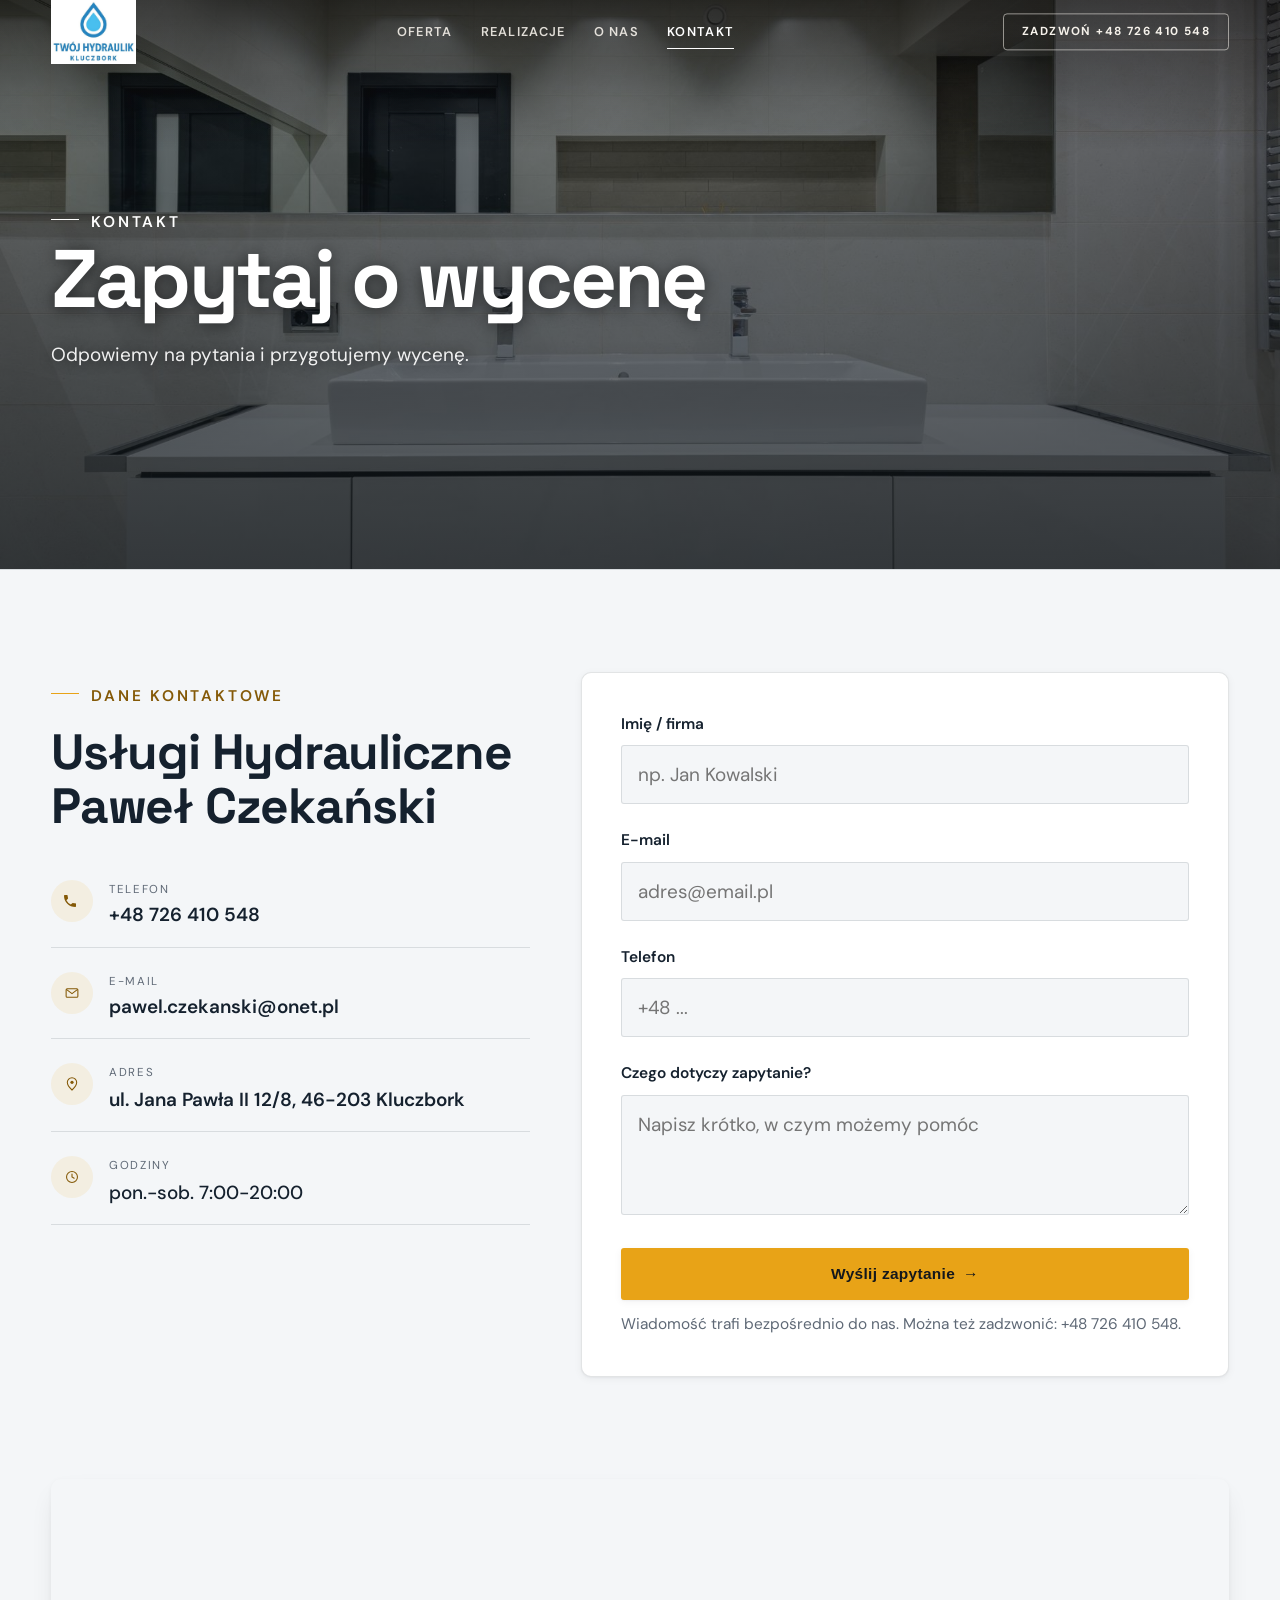
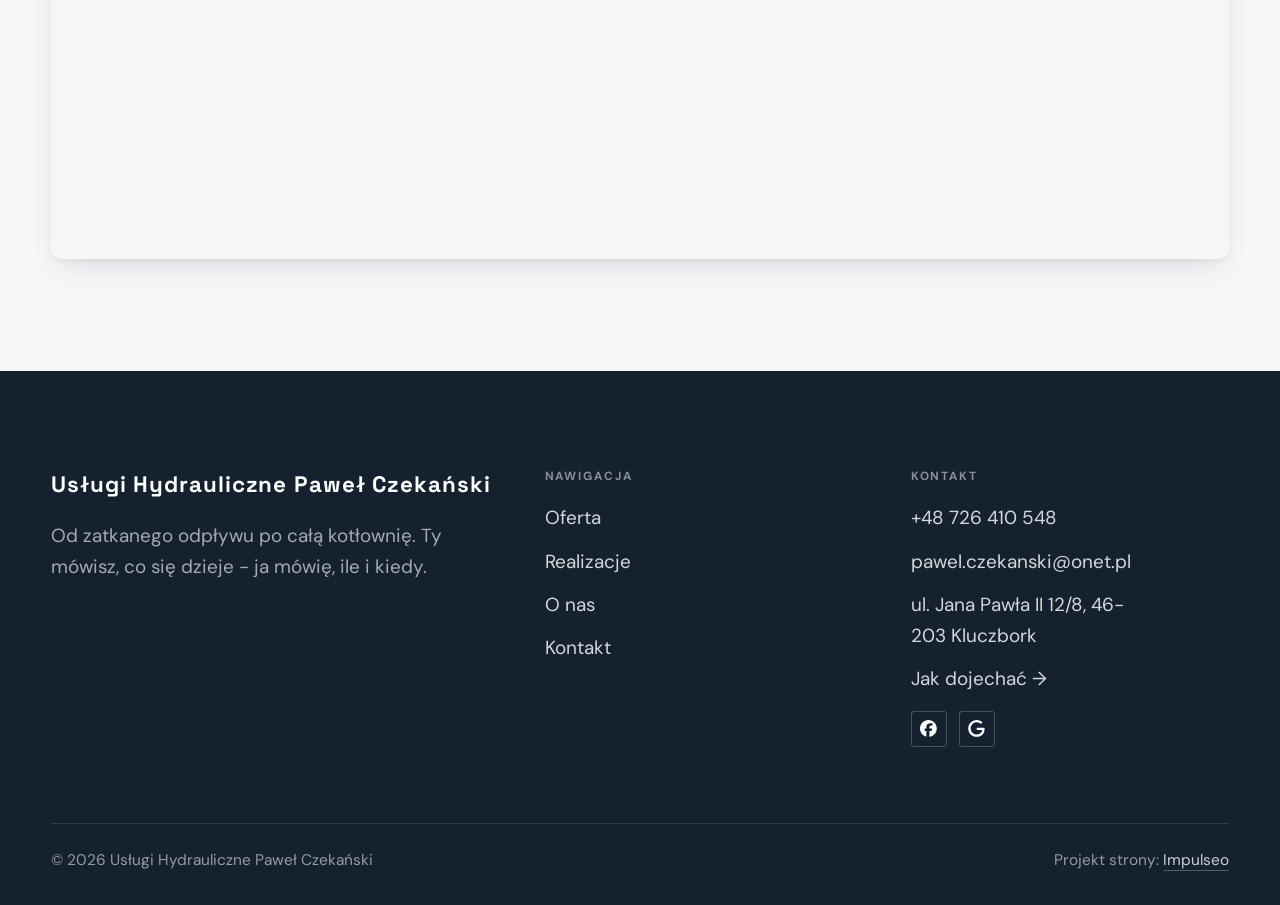
==== commit 6cef9dca: "Prawdziwe logo klienta z Facebooka (Twój Hydraulik Kluczbork) w nagłówku" ====
--- a/kontakt.html
+++ b/kontakt.html
@@ -26,7 +26,7 @@
 
 <header class="nav">
   <div class="wrap nav-inner">
-    <a class="brand" href="index.html"><span class="name">Usługi Hydrauliczne Paweł Czekański</span><span class="sub">Kluczbork</span></a>
+    <a class="brand brand-has-logo" href="index.html"><img class="brand-logo" src="img/logo.jpg" alt="Twój Hydraulik Kluczbork - Usługi Hydrauliczne Paweł Czekański" width="842" height="634" decoding="async"></a>
     <nav class="nav-links">
       <a href="oferta.html">Oferta</a>
       <a href="realizacje.html">Realizacje</a>
